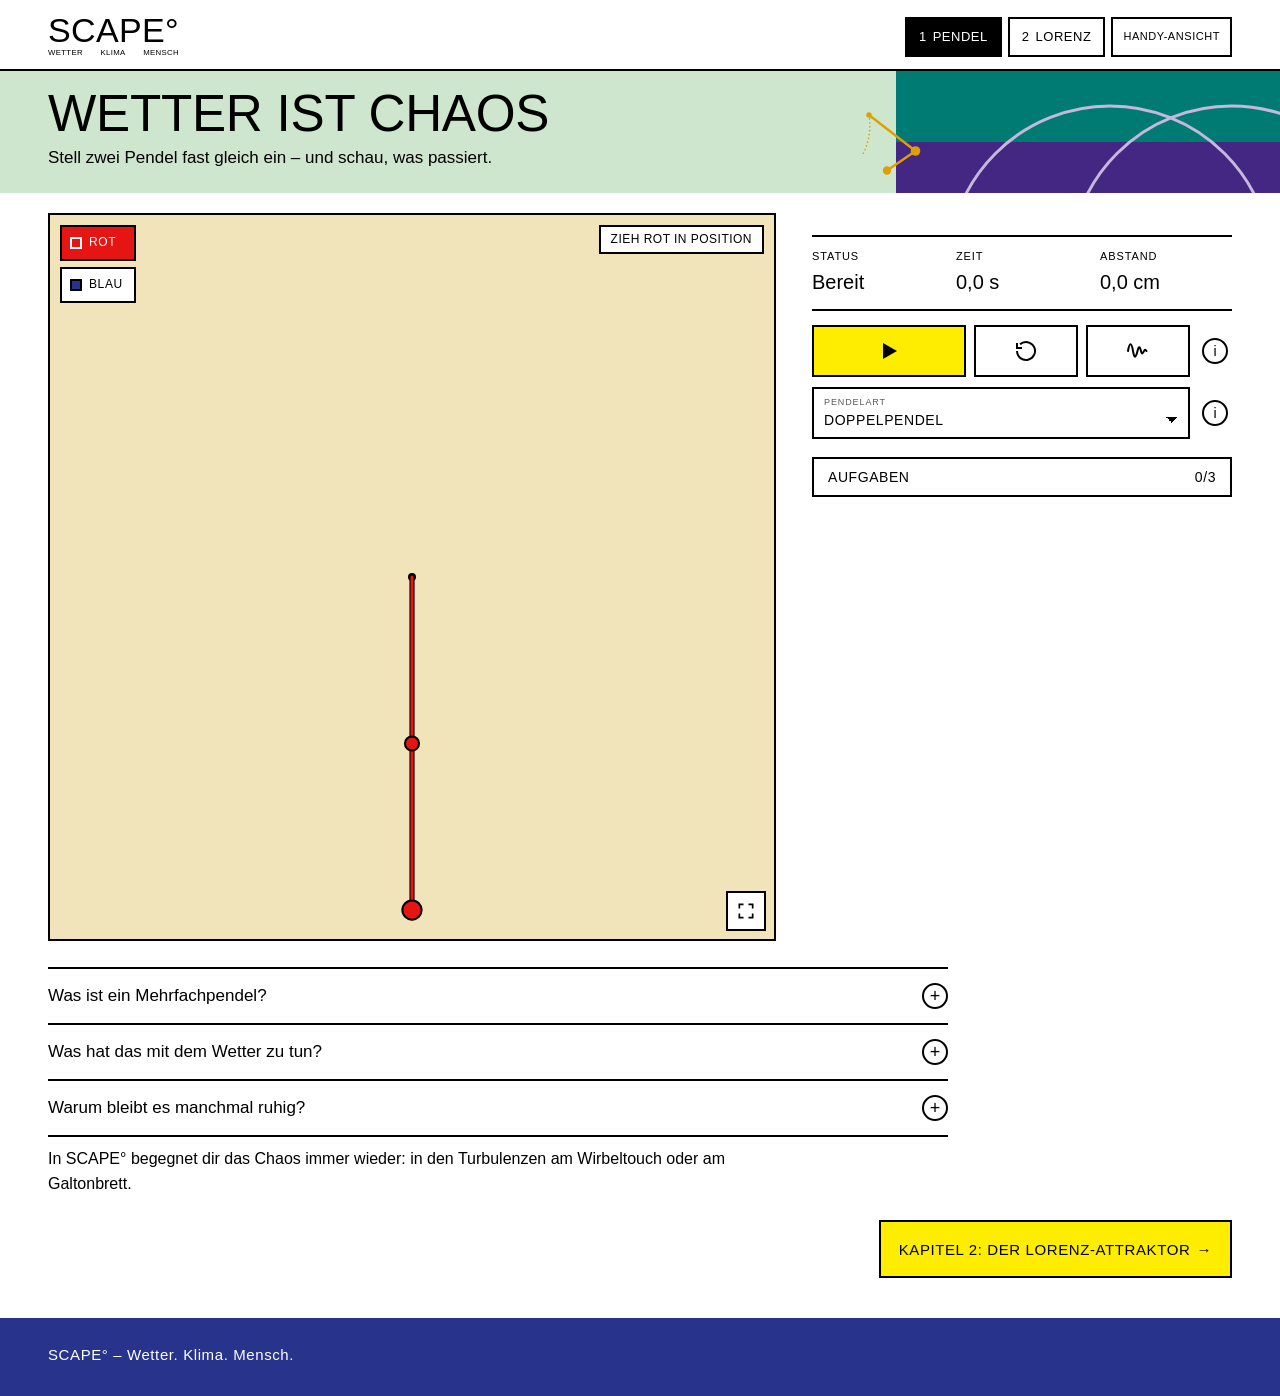
==== index.html @ b908790a "Galton-style controls, quad pendulum, friction, distance task, Lorenz chapter Chapter 1 (pendulum): " ====
<!DOCTYPE html>
<html lang="de">
<head>
<meta charset="UTF-8">
<meta name="viewport" content="width=device-width, initial-scale=1, viewport-fit=cover">
<title>Chaos-Pendel</title>
<meta name="description" content="">
<!-- Structure only. Design: theme/ · texts: content/texts.de.js · layout: css/ · behaviour: js/ -->
<script src="js/view.js" data-app="tripendel"></script>
<link rel="stylesheet" href="theme/theme.css">
<link rel="stylesheet" href="css/kit.css">
<link rel="stylesheet" href="css/app.css">
</head>
<body>

<header class="top">
  <span class="logo" data-brand="logo"></span>
  <div class="top-right">
    <nav class="nav" data-t-aria="chapters.aria">
      <a href="index.html" aria-current="page"><span class="num">1</span><span data-t="chapters.one"></span></a>
      <a href="lorenz.html"><span class="num">2</span><span data-t="chapters.two"></span></a>
    </nav>
    <button type="button" class="view-toggle"></button>
  </div>
</header>

<div class="poster small">
  <div class="f f1"></div><div class="f f2"></div><div class="f f3"></div>
  <svg class="l2" viewBox="0 0 300 220" aria-hidden="true">
    <path d="M60,20 A210,210 0 0 1 40,150" fill="none" stroke="currentColor" stroke-width="5" stroke-dasharray="1 12" stroke-linecap="round"/>
    <line x1="60" y1="20" x2="215" y2="140" stroke="currentColor" stroke-width="8" stroke-linecap="round"/>
    <line x1="215" y1="140" x2="120" y2="205" stroke="currentColor" stroke-width="8" stroke-linecap="round"/>
    <circle cx="60" cy="20" r="9" fill="currentColor"/><circle cx="215" cy="140" r="16" fill="currentColor"/><circle cx="120" cy="205" r="14" fill="currentColor"/>
  </svg>
  <svg class="l3" viewBox="0 0 400 400" aria-hidden="true"><circle cx="160" cy="200" r="120"/><circle cx="250" cy="200" r="120"/></svg>
  <div class="poster-text">
    <h1 class="headline" data-t-html="poster.headline"></h1>
    <p class="lead" data-t="poster.lead"></p>
  </div>
</div>

<main class="page">
  <div class="lab">
    <div class="lab-stage">
      <div class="stage-frame square fit" id="stage-frame">
        <div id="stage" role="img" data-t-aria="labels.stageAria">
          <canvas id="draw-canvas"></canvas>
        </div>
        <!-- Which pendulum the finger moves: in the picture, beside the
             pendulums themselves. Tapping a pendulum selects it as well. -->
        <div class="pick-ctl" id="editor-row" role="group" data-t-aria="labels.editor">
          <button type="button" class="pick active" id="editor-a" data-editor="A" aria-pressed="true"><i></i><span data-t="labels.red"></span></button>
          <button type="button" class="pick" id="editor-b" data-editor="B" aria-pressed="false"><i></i><span data-t="labels.blue"></span></button>
        </div>
      </div>
    </div>

    <div class="lab-post">
      <div class="readout-grid" aria-live="polite">
        <div><span data-t="readout.status"></span><b id="ro-status" data-t="readout.ready"></b></div>
        <div><span data-t="readout.time"></span><b id="ro-zeit"></b></div>
        <div><span data-t="readout.distance"></span><b id="ro-dist"></b></div>
      </div>

      <!-- Icons only; the (i) at the end of the row names every button. -->
      <div class="ctl-row">
        <button type="button" class="btn icon primary" id="sim-primary" data-t-aria="primary.startAria">
          <svg id="sim-primary-icon" viewBox="0 0 24 24" fill="none" stroke="currentColor" stroke-width="2" aria-hidden="true"><path d="M6 4l14 8-14 8V4z" fill="currentColor" stroke="none"/></svg>
        </button>
        <button type="button" class="btn icon" id="sim-reset" data-t-aria="primary.resetAria">
          <svg viewBox="0 0 24 24" fill="none" stroke="currentColor" stroke-width="2" aria-hidden="true"><path d="M3 12a9 9 0 1 0 3-6.7M3 4v5h5"/></svg>
        </button>
        <button type="button" class="btn icon" id="sim-friction" aria-pressed="false" data-t-aria="primary.frictionAria">
          <svg viewBox="0 0 24 24" fill="none" stroke="currentColor" stroke-width="2" stroke-linecap="round" aria-hidden="true"><path d="M2 12c1.5-9 3.5-9 5 0s3 6 4.5 0 2.5-4 3.5 0 2 2.5 3 0 1.5-1 2.5 0"/></svg>
        </button>
        <button type="button" class="info" aria-controls="controls-help" data-t-aria="controls.infoAria"></button>
      </div>

      <div class="ctl-row">
        <label class="select-field">
          <span class="select-label" data-t="labels.type"></span>
          <select id="mode-select">
            <option value="1" data-t="labels.simple"></option>
            <option value="2" data-t="labels.double" selected></option>
            <option value="3" data-t="labels.triple"></option>
            <option value="4" data-t="labels.quad"></option>
          </select>
        </label>
        <button type="button" class="info" aria-controls="type-help" data-t-aria="labels.typeInfoAria"></button>
      </div>
      <div class="info-note" id="controls-help" hidden data-t-html="controls.note"></div>
      <div class="info-note" id="type-help" hidden data-t-html="labels.typeNote"></div>

      <button type="button" class="btn tasks-open" id="tasks-open" aria-haspopup="dialog" aria-controls="tasks-dialog">
        <span data-t="tasks.open"></span> <span class="quiz-progress" id="tasks-progress"></span>
      </button>
    </div>
  </div>

  <dialog class="quiz-dialog" id="tasks-dialog" aria-labelledby="tasks-title">
    <div class="quiz-head">
      <h2 id="tasks-title" data-t="tasks.title"></h2>
      <button type="button" class="quiz-close" id="tasks-close" data-t-aria="tasks.closeAria">&times;</button>
    </div>
    <p class="quiz-intro" data-t="tasks.intro"></p>
    <div id="tp-tasks">
      <ol class="quiz-list">
        <li class="quiz-item" data-task="butterfly"><p class="quiz-q" data-t="tasks.butterfly"></p><p class="quiz-feedback" data-t="tasks.doneButterfly"></p></li>
        <li class="quiz-item" data-task="calm"><p class="quiz-q" data-t="tasks.calm"></p><p class="quiz-feedback" data-t="tasks.doneCalm"></p></li>
        <li class="quiz-item" data-task="precision"><p class="quiz-q" data-t-html="tasks.precision"></p><p class="quiz-best" id="precision-best" hidden></p><p class="quiz-feedback" data-t="tasks.donePrecision"></p></li>
      </ol>
    </div>
  </dialog>

  <div class="topics">
    <details class="topic"><summary data-t="topics.what.title"></summary><div class="topic-body" data-t-html="topics.what.body"></div></details>
    <details class="topic"><summary data-t="topics.weather.title"></summary><div class="topic-body" data-t-html="topics.weather.body"></div></details>
    <details class="topic"><summary data-t="topics.energy.title"></summary><div class="topic-body" data-t-html="topics.energy.body"></div></details>
  </div>

  <p class="text more-chaos" data-t-html="moreChaos"></p>

  <div class="next-part">
    <a class="btn big primary" href="lorenz.html"><span data-t="chapters.next"></span> <span aria-hidden="true">→</span></a>
  </div>
</main>

<footer class="foot">
  <p class="brand-line" data-brand="line"></p>
</footer>

<script src="theme/theme.js"></script>
<script src="content/texts.de.js"></script>
<script src="js/texts.js"></script>
<script src="js/brand.js"></script>
<script src="js/kit.js"></script>
<script src="js/tasks-dialog.js"></script>
<script src="js/physics.js"></script>
<script src="js/app.js"></script>
</body>
</html>
---- theme/theme.css ----
/* =========================================================================
   THEME – everything that makes this app look like SCAPE°.
   css/kit.css and css/app.css only use the custom properties defined here,
   so another institution changes this file (plus theme.js) and nothing else.

   SCAPE° corporate design (Bureau Mitte), in short:
   * Founders Grotesk only. Headlines very large, light, in caps; labels
     medium weight in caps; running text regular, mixed case.
   * Palette colours only. Strong tones always next to pastels. Text black,
     white on dark fields.
   * Flat: hard-edged rectangular colour fields, no rounded rectangles,
     no shadows, no gradients. Circles and pills belong to the shape
     vocabulary and may be used.
   ========================================================================= */

/* Founders Grotesk (Klim Type Foundry) is commercial and not shipped. It is
   used when installed on the device; otherwise the system fallback applies. */
@font-face { font-family: "Founders Grotesk"; src: local("Founders Grotesk Light"), local("FoundersGrotesk-Light"); font-weight: 300; font-display: swap; }
@font-face { font-family: "Founders Grotesk"; src: local("Founders Grotesk Regular"), local("FoundersGrotesk-Regular"); font-weight: 400; font-display: swap; }
@font-face { font-family: "Founders Grotesk"; src: local("Founders Grotesk Medium"), local("FoundersGrotesk-Medium"); font-weight: 500; font-display: swap; }

:root {
  /* ---- Type ------------------------------------------------------------ */
  --font: "Founders Grotesk", "Helvetica Neue", Inter, Arial, sans-serif;
  --fw-light: 300;      /* big headlines, big numbers, wordmark */
  --fw-regular: 400;    /* running text */
  --fw-medium: 500;     /* labels, buttons, small caps headings, emphasis */
  --caps: uppercase;    /* headlines and labels; "none" for a brand without caps */

  /* ---- Palette (scape-corporate-design, section 4) --------------------- */
  --c-black: #000000;   --c-white: #FFFFFF;
  --c-olive: #726B1E;   --c-sand: #D4BFA3;
  --c-gold: #E09F00;    --c-amber: #F59E24;   --c-yellow: #FFE547;
  --c-yellow-strong: #FFD500;  --c-yellow-bright: #FFED00;  --c-yellow-pastel: #FFF487;  --c-yellow-pale: #FDF6B7;
  --c-rust: #D55117;    --c-orange: #EE7518;  --c-salmon: #EF887F;
  --c-pink: #F8E1E6;    --c-cream: #F2E4BA;
  --c-red: #E41513;     --c-red-2: #E8472E;
  --c-purple: #442683;  --c-purple-2: #523E91; --c-lavender: #E0E5F5; --c-lilac: #C5B8DB;
  --c-green-strong: #00983A; --c-green: #62BA91; --c-green-pale: #B0D8C0;
  --c-mint: #CFE6CE;    --c-pale-green: #D0E8DC;
  --c-cyan: #0097BE;    --c-cyan-2: #44ABCC;  --c-cyan-3: #80C0DA;
  --c-petrol: #1F6C8E;  --c-teal: #007B73;    --c-grey: #AEC4C2;
  --c-navy: #28348B;    --c-blue: #0253A0;    --c-blue-2: #3274BA;
  --c-blue-pale: #98B8DD; --c-ice: #D4EDF8;

  /* ---- Roles ----------------------------------------------------------- */
  --ink: var(--c-black);          /* text, outlines */
  --ink-inverse: var(--c-white);  /* text on dark fields */
  --ink-muted: #4d4d4d;           /* secondary text (8.4:1 on white) */
  --paper: var(--c-white);        /* page background */
  --line: var(--c-black);         /* borders of buttons, cards, frames */
  --line-width: 2px;
  --rule-soft: #d9d9d9;           /* grid lines and axes inside charts only */
  --primary: var(--c-yellow-bright); /* THE main action button */
  --primary-ink: var(--c-black);
  --active: var(--c-black);       /* selected / switched-on state */
  --active-ink: var(--c-white);
  --accent: var(--c-orange);      /* decoration of the current part */
  --accent-pale: var(--c-yellow-pastel); /* hover */
  --merke: var(--c-yellow-pale);  /* "Merke" box */
  --focus: var(--c-cyan);         /* keyboard focus ring */
  --stage-bg: var(--c-cream);     /* behind simulations */

  /* Poster header (CD "Gestaltungsebenen"): background field, two fields on
     the right, a small solid shape and a large cropped outline. Each app
     overrides these with its own signature combination. */
  --f1: var(--c-yellow-pastel);
  --f2: var(--c-orange);
  --f3: var(--c-navy);
  --shape: var(--c-green);
  --outline: var(--c-pink);

  /* Footer */
  --foot-bg: var(--c-navy);
  --foot-ink: var(--c-white);

  /* Shape */
  --radius: 0;                    /* no rounded rectangles in the CD */
  --tap: 44px;                    /* minimum touch target */
}

/* ---- Wordmark ------------------------------------------------------------
   "SCAPE°" with the subtitle spread over the full width of the word.
   The markup comes from theme.js (brand.logoHtml). */
.logo { display: inline-flex; flex-direction: column; color: var(--ink); text-decoration: none; line-height: 1; }
.logo-word { font-family: var(--font); font-weight: var(--fw-light); font-size: var(--logo-size, 40px); letter-spacing: .01em; line-height: .85; white-space: nowrap; }
.logo-sub { display: flex; justify-content: space-between; gap: .5em; margin-top: calc(var(--logo-size, 40px) * .13); font-family: var(--font); font-weight: var(--fw-medium); font-size: calc(var(--logo-size, 40px) * .23); letter-spacing: .04em; text-transform: uppercase; }

/* ---- Chaos-Pendel: signature colours ("mint / teal / purple, gold shape,
   lilac outline" from the CD) ------------------------------------------ */
:root {
  --f1: var(--c-mint); --f2: var(--c-teal); --f3: var(--c-purple);
  --shape: var(--c-gold); --outline: var(--c-lilac);
  --accent-pale: var(--c-mint);
  --stage-bg: var(--c-cream);       /* the pendulum stage (= THEME.pendulum.stage) */
  --pendulum-a: #E41513;            /* "Rot"  (= THEME.data.pairA) */
  --pendulum-b: #28348B;            /* "Blau" (= THEME.data.pairB) */
}
---- css/kit.css ----
/* =========================================================================
   SCAPE° app kit – the shared skeleton and components of every app
   (style guide: poster site, buttons, info buttons, Merke box, collapsible
   topics, stage with fullscreen button and first-hint badge, layout).
   Uses only variables from theme/theme.css. Identical in every app;
   app-specific layout goes into css/app.css.

   Phone layout is the base; html[data-view="desktop"] (set by js/view.js
   from the screen width or the header toggle) switches to the desktop
   arrangement: interactive left, controls right.
   ========================================================================= */

*, *::before, *::after { box-sizing: border-box; }
html { -webkit-text-size-adjust: 100%; }
body {
  margin: 0; background: var(--paper); color: var(--ink);
  font-family: var(--font); font-weight: var(--fw-regular); font-size: 17px; line-height: 1.45;
  overflow-x: hidden; -webkit-tap-highlight-color: transparent;
}
h1, h2, h3, p { margin: 0; }
b, strong { font-weight: var(--fw-medium); }
a { color: inherit; }
button, input, select { font: inherit; color: inherit; }
[hidden] { display: none !important; }
:focus-visible { outline: 3px solid var(--focus); outline-offset: 2px; }

:root { --gutter: clamp(16px, 4vw, 48px); --head-h: 76px; }

/* ---------- Header (sticky) ---------------------------------------------- */
.top {
  position: sticky; top: 0; z-index: 30;
  display: flex; flex-wrap: wrap; align-items: flex-end; justify-content: space-between; gap: 12px 20px;
  padding: 16px var(--gutter) 12px; background: var(--paper);
  border-bottom: var(--line-width) solid var(--line); --logo-size: 34px;
}
.top-right { display: flex; flex-wrap: wrap; align-items: center; justify-content: flex-end; gap: 6px; }
.nav { display: flex; flex-wrap: wrap; gap: 6px; }
.nav a, .nav button {
  display: inline-flex; align-items: center; min-height: 40px; padding: 6px 12px;
  border: var(--line-width) solid var(--line); border-radius: var(--radius); background: var(--paper);
  text-decoration: none; font-weight: var(--fw-medium); font-size: 13px; letter-spacing: .04em; text-transform: var(--caps);
  cursor: pointer;
}
.nav .num { font-weight: var(--fw-light); margin-right: 6px; }
.nav [aria-current="page"], .nav [aria-current="true"] { background: var(--active); color: var(--active-ink); }
.view-toggle {
  min-height: 40px; padding: 6px 10px; border: var(--line-width) solid var(--line); background: var(--paper);
  font-weight: var(--fw-medium); font-size: 11px; letter-spacing: .05em; text-transform: var(--caps); cursor: pointer; white-space: nowrap;
}
:root[data-view="mobile"] .top { position: static; }
:root[data-view="mobile"] .top-right:has(.nav) { width: 100%; justify-content: space-between; }
:root[data-view="mobile"] .nav { flex: 1 1 100%; order: 2; }
:root[data-view="mobile"] .nav a, :root[data-view="mobile"] .nav button { flex: 1 1 auto; justify-content: center; padding: 6px 8px; font-size: 12px; }
:root[data-view="mobile"] .view-toggle { margin-left: auto; }

/* ---------- Poster header (three CD layers) ------------------------------ */
.poster { position: relative; overflow: hidden; isolation: isolate; min-height: 280px; padding: 36px var(--gutter) 44px; }
.poster .f { position: absolute; z-index: -3; }
.poster .f1 { inset: 0; background: var(--f1); }
.poster .f2 { top: 0; right: 0; width: 30%; height: 58%; background: var(--f2); }
.poster .f3 { bottom: 0; right: 0; width: 30%; height: 42%; background: var(--f3); }
.poster .l2 { position: absolute; z-index: -2; right: calc(30% - 60px); top: calc(58% - 60px); width: 120px; height: 120px; color: var(--shape); }
.poster .l3 { position: absolute; z-index: -1; right: -12%; top: -40%; width: min(66vw, 700px); height: auto; color: var(--outline); fill: none; stroke: currentColor; stroke-width: 3; pointer-events: none; }
.poster .l3 * { vector-effect: non-scaling-stroke; }
.poster-text { position: relative; max-width: min(66%, 900px); }
.kicker { font-weight: var(--fw-medium); font-size: 13px; letter-spacing: .07em; text-transform: var(--caps); margin-bottom: 12px; }
.headline { font-weight: var(--fw-light); text-transform: var(--caps); font-size: clamp(42px, 8vw, 116px); line-height: .88; letter-spacing: -.005em; margin-bottom: 18px; overflow-wrap: anywhere; hyphens: manual; }
.lead { font-size: clamp(17px, 1.7vw, 20px); max-width: 40em; }
/* slim band: sub-pages, and single-page apps on the desktop */
.poster.small { min-height: 0; padding: 26px var(--gutter) 30px; }
.poster.small .headline { font-size: clamp(36px, 6vw, 84px); margin-bottom: 12px; }
.poster.small .l2 { width: 90px; height: 90px; right: calc(30% - 45px); top: calc(58% - 45px); }
:root[data-view="desktop"] .poster.small { padding: 20px var(--gutter) 22px; }
:root[data-view="desktop"] .poster.small .headline { font-size: clamp(38px, 4vw, 60px); margin-bottom: 10px; }
:root[data-view="desktop"] .poster.small .kicker { margin-bottom: 8px; }
:root[data-view="desktop"] .poster.small .lead { font-size: 17px; }
:root[data-view="desktop"] .poster.small .l3 { top: -60%; width: min(44vw, 540px); }
:root[data-view="mobile"] .poster, :root[data-view="mobile"] .poster.small { min-height: 0; padding: 26px var(--gutter) 96px; }
:root[data-view="mobile"] .poster-text { max-width: 100%; }
:root[data-view="mobile"] .poster .f2 { top: auto; bottom: 0; left: 0; right: auto; width: 58%; height: 70px; }
:root[data-view="mobile"] .poster .f3 { bottom: 0; right: 0; width: 42%; height: 70px; }
:root[data-view="mobile"] .poster .l2 { right: auto; left: calc(58% - 40px); top: auto; bottom: 28px; width: 80px; height: 80px; }
/* phone: only the top of the large outline shows, rising out of the colour band, so it never crosses the text */
:root[data-view="mobile"] .poster .l3 { width: 95vw; right: -25%; top: auto; bottom: 0; transform: translateY(70%); }

/* ---------- Page body ---------------------------------------------------- */
.page { padding: 20px var(--gutter) 40px; max-width: 1400px; margin: 0 auto; }
.section-label { font-weight: var(--fw-medium); font-size: 12px; letter-spacing: .1em; text-transform: var(--caps); margin: 18px 0 8px; }
.section-label:first-child { margin-top: 0; }
.h2-short { font-weight: var(--fw-light); text-transform: var(--caps); font-size: clamp(30px, 3.4vw, 46px); line-height: .92; margin: 0 0 12px; }
.h2-question { font-weight: var(--fw-medium); font-size: clamp(22px, 2.4vw, 30px); line-height: 1.15; margin: 0 0 12px; }
p.text { font-size: 16px; line-height: 1.55; max-width: 46em; margin: 0 0 12px; }

/* ---------- Lab: interactive + controls ----------------------------------
   Phone: pre (selection) → stage → post (controls, hint, tasks, Merke).
   Desktop: stage on the left, sized to the screen; pre + post on the right. */
.lab { display: grid; grid-template-columns: minmax(0, 1fr); grid-template-areas: "pre" "stage" "post"; gap: 12px 36px; align-items: start; }
.lab-pre { grid-area: pre; min-width: 0; }
.lab-stage { grid-area: stage; min-width: 0; }
.lab-post { grid-area: post; min-width: 0; }
:root[data-view="desktop"] .lab {
  grid-template-columns: minmax(0, 1fr) minmax(min(320px, 45%), 420px);
  grid-template-areas: "stage pre" "stage post";
  grid-template-rows: auto 1fr;
}
:root[data-view="desktop"] .lab-stage { position: sticky; top: calc(var(--head-h) + 12px); }
/* a square stage that fits the screen on the desktop */
.stage-frame.square { aspect-ratio: 1 / 1; }
:root[data-view="desktop"] .stage-frame.fit { width: min(100%, calc(100svh - var(--head-h) - var(--fit-offset, 230px))); min-width: min(360px, 100%); margin: 0 auto; }

/* ---------- Stage frame, fullscreen button, first-hint badge ------------- */
.stage-frame { position: relative; border: var(--line-width) solid var(--line); background: var(--stage-bg); }
.stage-frame > canvas { display: block; width: 100%; height: 100%; }
.fs-btn {
  position: absolute; right: 8px; bottom: 8px; z-index: 6; width: 40px; height: 40px; padding: 0;
  display: flex; align-items: center; justify-content: center;
  border: var(--line-width) solid var(--line); background: var(--paper); cursor: pointer;
}
.fs-btn svg { width: 20px; height: 20px; fill: none; stroke: currentColor; stroke-width: 2; }
.fs-btn .exit { display: none; }
.stage-frame.is-full .fs-btn .enter, .stage-frame:fullscreen .fs-btn .enter { display: none; }
.stage-frame.is-full .fs-btn .exit, .stage-frame:fullscreen .fs-btn .exit { display: block; }
/* fallback where the Fullscreen API is missing (iPhone): fill the window */
.stage-frame.is-full { position: fixed; inset: 0; z-index: 1000; width: auto !important; height: auto !important; aspect-ratio: auto !important; border: 0; margin: 0 !important; }
.stage-frame:fullscreen { width: 100% !important; height: 100% !important; aspect-ratio: auto !important; border: 0; }
.hint-badge {
  position: absolute; left: 50%; top: 10px; transform: translateX(-50%); z-index: 5; max-width: calc(100% - 20px);
  background: var(--paper); border: var(--line-width) solid var(--line); padding: 5px 10px;
  font-weight: var(--fw-medium); font-size: 12px; letter-spacing: .04em; text-transform: var(--caps); text-align: center; line-height: 1.3;
  pointer-events: none; animation: badge-pulse 1.1s ease-in-out infinite;
}
@keyframes badge-pulse { 0%, 100% { background: var(--paper); } 50% { background: var(--primary); } }
@media (prefers-reduced-motion: reduce) { .hint-badge { animation: none; background: var(--primary); } }

/* ---------- Buttons & controls ------------------------------------------- */
.controls { display: flex; flex-wrap: wrap; gap: 8px 12px; align-items: center; margin-bottom: 10px; }
.btn {
  display: inline-flex; align-items: center; justify-content: center; gap: 6px; min-height: 46px; padding: 8px 14px;
  border: var(--line-width) solid var(--line); border-radius: var(--radius); background: var(--paper); color: var(--ink);
  font-weight: var(--fw-medium); font-size: 14px; letter-spacing: .04em; text-transform: var(--caps); text-decoration: none;
  cursor: pointer; user-select: none; -webkit-user-select: none; touch-action: manipulation;
}
.btn:disabled { opacity: .4; cursor: default; }
.btn.primary { background: var(--primary); color: var(--primary-ink); }
.btn[aria-pressed="true"], .btn.active { background: var(--active); color: var(--active-ink); }
.btn.obj[aria-pressed="true"], .btn.obj.active { background: var(--obj); border-color: var(--obj); color: var(--ink-inverse); }
.btn .sub { display: block; font-size: 11px; font-weight: var(--fw-regular); text-transform: none; letter-spacing: 0; }
.btn svg { width: 18px; height: 18px; flex: none; }
.btn.big { min-height: 58px; font-size: 15px; padding: 10px 18px; }
:root[data-view="desktop"] .btn:not(.primary):not([aria-pressed="true"]):not(.active):not(:disabled):hover { background: var(--accent-pale); }
.btn-row { display: flex; gap: 10px; }
.btn-row > .btn { flex: 1; }
.seg { display: flex; flex-wrap: wrap; }
.seg .btn { margin-right: calc(-1 * var(--line-width)); }
.range { display: flex; align-items: center; gap: 12px; flex: 1 1 300px; min-height: 46px; }
.range label, .range .label { font-weight: var(--fw-medium); font-size: 13px; letter-spacing: .04em; text-transform: var(--caps); white-space: nowrap; min-width: 7em; }
.range input[type="range"] { flex: 1; min-width: 0; accent-color: var(--active); height: 32px; }
.range output { font-weight: var(--fw-medium); font-size: 14px; min-width: 5.4em; text-align: right; white-space: nowrap; }
:root[data-view="desktop"] .lab .range { flex-basis: 100%; }
:root[data-view="mobile"] .range { flex-wrap: wrap; gap: 4px 12px; }
:root[data-view="mobile"] .controls .btn { flex: 1 1 auto; }
.readout { font-weight: var(--fw-medium); font-size: 14px; letter-spacing: .04em; text-transform: var(--caps); min-height: 1.5em; margin: 6px 0; }
.readout-grid { display: flex; flex-wrap: wrap; gap: 10px 22px; padding: 12px 0; margin: 10px 0 14px; border-top: var(--line-width) solid var(--line); border-bottom: var(--line-width) solid var(--line); }
.readout-grid > div { font-size: 11px; font-weight: var(--fw-medium); letter-spacing: .08em; text-transform: var(--caps); }
.readout-grid b { display: block; margin-top: 3px; font-size: 20px; font-weight: var(--fw-light); letter-spacing: 0; text-transform: none; }
.hint { font-size: 15px; line-height: 1.5; margin: 8px 0 12px; max-width: 46em; }

/* ---------- Info button ("i" in a circle) + inline note ------------------ */
.info {
  flex: none; display: inline-flex; align-items: center; justify-content: center;
  width: 26px; height: 26px; padding: 0; margin: 0 4px; vertical-align: middle;
  border: var(--line-width) solid var(--line); border-radius: 50%; background: var(--paper); color: var(--ink);
  font-weight: var(--fw-medium); font-size: 14px; font-style: normal; line-height: 1; text-transform: none; cursor: pointer;
}
.info[aria-expanded="true"] { background: var(--active); color: var(--active-ink); }
.info-note { border-left: 4px solid var(--line); background: var(--merke); padding: 10px 12px; margin: 6px 0 12px; font-size: 14px; line-height: 1.5; }
.info-note p + p { margin-top: 6px; }

/* ---------- Tasks + Merke box --------------------------------------------- */
.tasks { border: var(--line-width) solid var(--line); padding: 12px 14px; margin: 12px 0; }
.tasks h3, .merke h3 { font-weight: var(--fw-medium); font-size: 12px; letter-spacing: .08em; text-transform: var(--caps); margin-bottom: 8px; }
.tasks ul { list-style: none; margin: 0; padding: 0; display: flex; flex-direction: column; gap: 8px; }
.tasks li { display: grid; grid-template-columns: 24px 1fr; gap: 8px; font-size: 15px; align-items: start; }
.tasks .box { width: 22px; height: 22px; border: var(--line-width) solid var(--line); background: var(--paper); display: flex; align-items: center; justify-content: center; font-size: 14px; font-weight: var(--fw-medium); }
.tasks li.done .box { background: var(--active); color: var(--active-ink); }
.tasks li.done .box::after { content: "✓"; }
.tasks .status { margin-top: 8px; font-weight: var(--fw-medium); font-size: 13px; letter-spacing: .04em; text-transform: var(--caps); min-height: 1.3em; }
.merke { background: var(--merke); border: var(--line-width) solid var(--line); padding: 12px 14px; margin: 12px 0; }
.merke p { font-size: 16px; line-height: 1.45; }
.merke.locked p { display: none; }
.merke .locked-note { display: none; font-size: 14px; }
.merke.locked .locked-note { display: block; }

/* ---------- Collapsible topics -------------------------------------------- */
.topics { margin: 26px 0 10px; max-width: 900px; }
details.topic { border-top: var(--line-width) solid var(--line); }
details.topic:last-of-type { border-bottom: var(--line-width) solid var(--line); }
details.topic > summary {
  list-style: none; cursor: pointer; display: flex; align-items: center; justify-content: space-between; gap: 12px;
  padding: 14px 0; font-weight: var(--fw-medium); font-size: 17px; line-height: 1.25;
}
details.topic > summary::-webkit-details-marker { display: none; }
details.topic > summary::after { content: "+"; flex: none; width: 26px; height: 26px; border: var(--line-width) solid var(--line); border-radius: 50%; display: flex; align-items: center; justify-content: center; font-size: 18px; line-height: 1; }
details.topic[open] > summary::after { content: "−"; background: var(--active); color: var(--active-ink); }
.topic-body { padding: 0 0 16px; }
.topic-body p { font-size: 15.5px; line-height: 1.6; margin: 0 0 12px; max-width: 46em; }
.topic-body h3 { font-weight: var(--fw-medium); font-size: 16px; margin: 14px 0 8px; }
.topic-body ol, .topic-body ul { padding-left: 22px; margin: 0 0 12px; }
.topic-body li { font-size: 15.5px; line-height: 1.55; margin-bottom: 6px; }

/* ---------- Strip of many items + pager ----------------------------------- */
.strip { display: flex; overflow-x: auto; border-top: var(--line-width) solid var(--line); border-bottom: var(--line-width) solid var(--line); scrollbar-width: thin; background: var(--paper); }
.strip a, .strip button { flex: 0 0 auto; display: flex; align-items: center; gap: 8px; min-height: 44px; padding: 6px 12px; border: 0; border-right: var(--line-width) solid var(--line); background: var(--paper); text-decoration: none; font-weight: var(--fw-medium); font-size: 12.5px; letter-spacing: .05em; text-transform: var(--caps); white-space: nowrap; cursor: pointer; }
.strip [aria-current="true"], .strip [aria-pressed="true"] { background: var(--active); color: var(--active-ink); }
.pager { display: grid; grid-template-columns: minmax(0, 1fr) auto minmax(0, 1fr); gap: 8px; margin-top: 24px; }
.pager .btn { min-height: 54px; min-width: 0; }
.pager .prev { justify-content: flex-start; }
.pager .next { justify-content: flex-end; }
.pager .t { overflow: hidden; text-overflow: ellipsis; white-space: nowrap; }
.next-part { display: flex; justify-content: flex-end; margin: 24px 0 0; }
:root[data-view="mobile"] .pager { grid-template-columns: minmax(0, 1fr) minmax(0, 1fr); }
:root[data-view="mobile"] .pager .home { grid-column: 1 / -1; order: -1; }

/* ---------- Stepper (steps inside one simulation) ------------------------- */
.stepper { list-style: none; margin: 0 0 12px; padding: 0; display: grid; grid-template-columns: repeat(auto-fit, minmax(110px, 1fr)); gap: 6px; }
.stepper button { width: 100%; min-height: 44px; border: var(--line-width) solid var(--line); background: var(--paper); font-weight: var(--fw-medium); font-size: 13px; text-align: left; padding: 8px 10px; cursor: pointer; }
.stepper button.done { background: var(--accent-pale); }
.stepper button[aria-current="step"] { background: var(--active); color: var(--active-ink); }
:root[data-view="desktop"] .lab .stepper { grid-template-columns: 1fr; }

/* ---------- Footer -------------------------------------------------------- */
.foot { background: var(--foot-bg); color: var(--foot-ink); padding: 26px var(--gutter) 30px; }
.foot .sources { font-size: 13px; line-height: 1.5; max-width: 60em; margin-bottom: 14px; }
.foot .brand-line { font-weight: var(--fw-medium); font-size: 15px; letter-spacing: .04em; }
.dev-link { display: inline-block; margin-top: 10px; border: 0; background: none; padding: 4px 0; color: inherit; font-size: 11px; opacity: .3; cursor: pointer; }

/* ---------- Tables, chips, misc ------------------------------------------- */
.chip { display: inline-flex; align-items: center; gap: 6px; padding: 4px 10px; border: var(--line-width) solid var(--line); font-weight: var(--fw-medium); font-size: 12px; letter-spacing: .04em; text-transform: var(--caps); }
.muted { color: var(--ink-muted); }
.sr-only { position: absolute; width: 1px; height: 1px; overflow: hidden; clip: rect(0 0 0 0); white-space: nowrap; }
---- css/app.css ----
/* Chaos-Pendel – layout only (theme variables from theme/theme.css,
   shared components from css/kit.css). Both chapters use this file. */

/* Only the stage sits in the left column on desktop, so the height it has
   to leave free is a thin margin -- the stage gets as big as the screen. */
:root[data-view="desktop"] { --fit-offset: 64px; }

/* ---- the stage: square, canvases stacked ---- */
#stage-frame { overflow: hidden; }
#stage { position: absolute; inset: 0; touch-action: none; overflow: hidden; }
#stage canvas { position: absolute; inset: 0; width: 100%; height: 100%; display: block; }
#stage-frame .hint-badge { left: auto; right: 10px; transform: none; max-width: 52%; }

/* ---- Rot / Blau: which pendulum the finger moves, in the picture ---- */
.pick-ctl {
  position: absolute; top: 10px; left: 10px; z-index: 4;
  display: flex; flex-direction: column; gap: 6px;
}
.pick {
  --obj: var(--pendulum-a);
  display: flex; align-items: center; gap: 7px; min-height: 36px; min-width: 76px; padding: 4px 10px 4px 8px;
  border: var(--line-width) solid var(--line); background: var(--paper); color: var(--ink); cursor: pointer;
  font-weight: var(--fw-medium); font-size: 12px; letter-spacing: .05em; text-transform: var(--caps);
}
#editor-b, #legend-b { --obj: var(--pendulum-b); }
.pick i { width: 12px; height: 12px; flex: none; background: var(--obj); border: var(--line-width) solid var(--line); }
.pick.active { background: var(--obj); color: var(--ink-inverse); border-color: var(--line); }
.pick.active i { border-color: var(--ink-inverse); }
/* while the pendulums swing the two chips are just the legend */
.pick:disabled { cursor: default; background: var(--paper); color: var(--ink); }
@keyframes tab-pulse { 0%, 100% { outline: 3px solid transparent; } 50% { outline: 3px solid var(--pendulum-b); } }
.pick.attn { animation: tab-pulse 1.1s ease-in-out infinite; outline-offset: 2px; }
@media (prefers-reduced-motion: reduce) { .pick.attn { animation: none; outline: 3px solid var(--pendulum-b); } }

/* ---- status line: equal columns, so no value pushes another sideways ---- */
.readout-grid { display: grid; grid-template-columns: repeat(3, minmax(0, 1fr)); gap: 4px 12px; align-items: start; }
.readout-grid > div { min-width: 0; }
.readout-grid b { font-variant-numeric: tabular-nums; white-space: nowrap; overflow: hidden; text-overflow: ellipsis; }
:root[data-view="mobile"] .readout-grid b { font-size: 18px; }

/* ---- control rows under the stage ----
   Icons carry the meaning; the (i) at the end of the row names them all. */
.ctl-row, .ctl-row .btn, .pick, .select-field {
  -webkit-user-select: none; user-select: none; -webkit-touch-callout: none; touch-action: manipulation;
}
.ctl-row { display: flex; align-items: stretch; gap: 8px; margin: 0 0 10px; }
.ctl-row .btn.icon { flex: 1; min-width: 56px; min-height: 52px; padding: 0; gap: 0; }
.ctl-row .btn.icon svg { width: 24px; height: 24px; }
.ctl-row .btn.icon.primary { flex: 1.5; }
.ctl-row .info { align-self: center; margin-left: 4px; }

/* the notes show the buttons they talk about, boxed like the real ones */
.info-note .ico {
  display: inline-flex; align-items: center; justify-content: center;
  width: 26px; height: 26px; vertical-align: -7px; margin-right: 3px;
  border: var(--line-width) solid var(--line); background: var(--paper);
}
.info-note .ico svg { width: 15px; height: 15px; }

/* a plain <select> in a boxed field with its name above the value */
.select-field {
  flex: 1 1 auto; min-width: 0; display: flex; flex-direction: column; justify-content: center; gap: 1px;
  min-height: 52px; padding: 6px 10px;
  border: var(--line-width) solid var(--line); border-radius: var(--radius); background: var(--paper);
}
.select-field:focus-within { outline: 2px solid var(--line); outline-offset: 1px; }
.select-label { font-size: 9px; letter-spacing: .1em; opacity: .65; text-transform: var(--caps); }
.select-field select {
  appearance: none; -webkit-appearance: none;
  border: 0; background: transparent; padding: 0 18px 0 0; margin: 0; width: 100%; min-width: 0;
  font: inherit; font-size: 14px; font-weight: var(--fw-medium); letter-spacing: .04em;
  text-transform: var(--caps); color: var(--ink); cursor: pointer;
  background-image: linear-gradient(45deg, transparent 50%, currentColor 50%), linear-gradient(135deg, currentColor 50%, transparent 50%);
  background-position: right 6px top 50%, right 1px top 50%;
  background-size: 6px 6px, 6px 6px;
  background-repeat: no-repeat;
}
.select-field select:focus { outline: none; }

/* ---- tasks: button + dialog (same shape as the other SCAPE° exhibits) ---- */
.tasks-open { width: 100%; min-height: 40px; margin: 8px 0 12px; justify-content: space-between; }
.quiz-progress { font-weight: var(--fw-light); font-variant-numeric: tabular-nums; }
@keyframes solved { 0%, 100% { background: var(--paper); } 50% { background: var(--primary); } }
.tasks-open.solved:not(.active) { animation: solved .7s ease-in-out 3; }
@media (prefers-reduced-motion: reduce) { .tasks-open.solved { animation: none; } }
.quiz-dialog {
  width: min(560px, calc(100vw - 24px)); max-height: calc(100svh - 24px); padding: 16px 18px 18px;
  border: var(--line-width) solid var(--line); border-top: 10px solid var(--accent); background: var(--paper); color: var(--ink);
}
.quiz-dialog::backdrop { background: rgba(0, 0, 0, .45); }
.quiz-head { display: flex; align-items: center; justify-content: space-between; gap: 12px; margin-bottom: 6px; }
.quiz-head h2 { font-weight: var(--fw-light); text-transform: var(--caps); font-size: 28px; line-height: 1; }
.quiz-close { width: 36px; height: 36px; border: var(--line-width) solid var(--line); background: var(--paper); font-size: 22px; line-height: 1; cursor: pointer; }
.quiz-intro { font-size: 15px; margin-bottom: 10px; }
.quiz-list { list-style: none; margin: 0; padding: 0; counter-reset: q; }
.quiz-item { counter-increment: q; border-top: 1px solid var(--rule-soft); padding: 10px 0; }
.quiz-q { font-size: 16px; line-height: 1.4; }
.quiz-q::before { content: counter(q) ". "; font-weight: var(--fw-medium); }
.quiz-best { font-size: 13px; font-weight: var(--fw-medium); letter-spacing: .04em; text-transform: var(--caps); margin-top: 6px; }
.quiz-feedback { font-size: 14.5px; line-height: 1.45; margin-top: 8px; }
.quiz-item:not(.done) .quiz-feedback { display: none; }
.quiz-item.done .quiz-q { opacity: .6; }
.quiz-item.done .quiz-feedback { background: var(--c-pale-green); padding: 8px 10px; }

/* ---- the line about the other chaos exhibits, and the way on ---- */
.more-chaos { margin: 22px 0 0; }
.next-part .btn { text-decoration: none; }
.next-part.back { justify-content: flex-start; }

/* ---- Lorenz chapter ---- */
#lorenz-stage { cursor: grab; }
#lorenz-stage.dragging { cursor: grabbing; }
.stage-note {
  position: absolute; left: 10px; bottom: 10px; z-index: 3; pointer-events: none; max-width: calc(100% - 70px);
  font-size: 11px; font-weight: var(--fw-medium); letter-spacing: .05em; text-transform: var(--caps); opacity: .7;
}
.topic-body p.formula { font-variant-numeric: tabular-nums; background: var(--stage-bg); border-left: 4px solid var(--line); padding: 8px 12px; line-height: 1.7; }
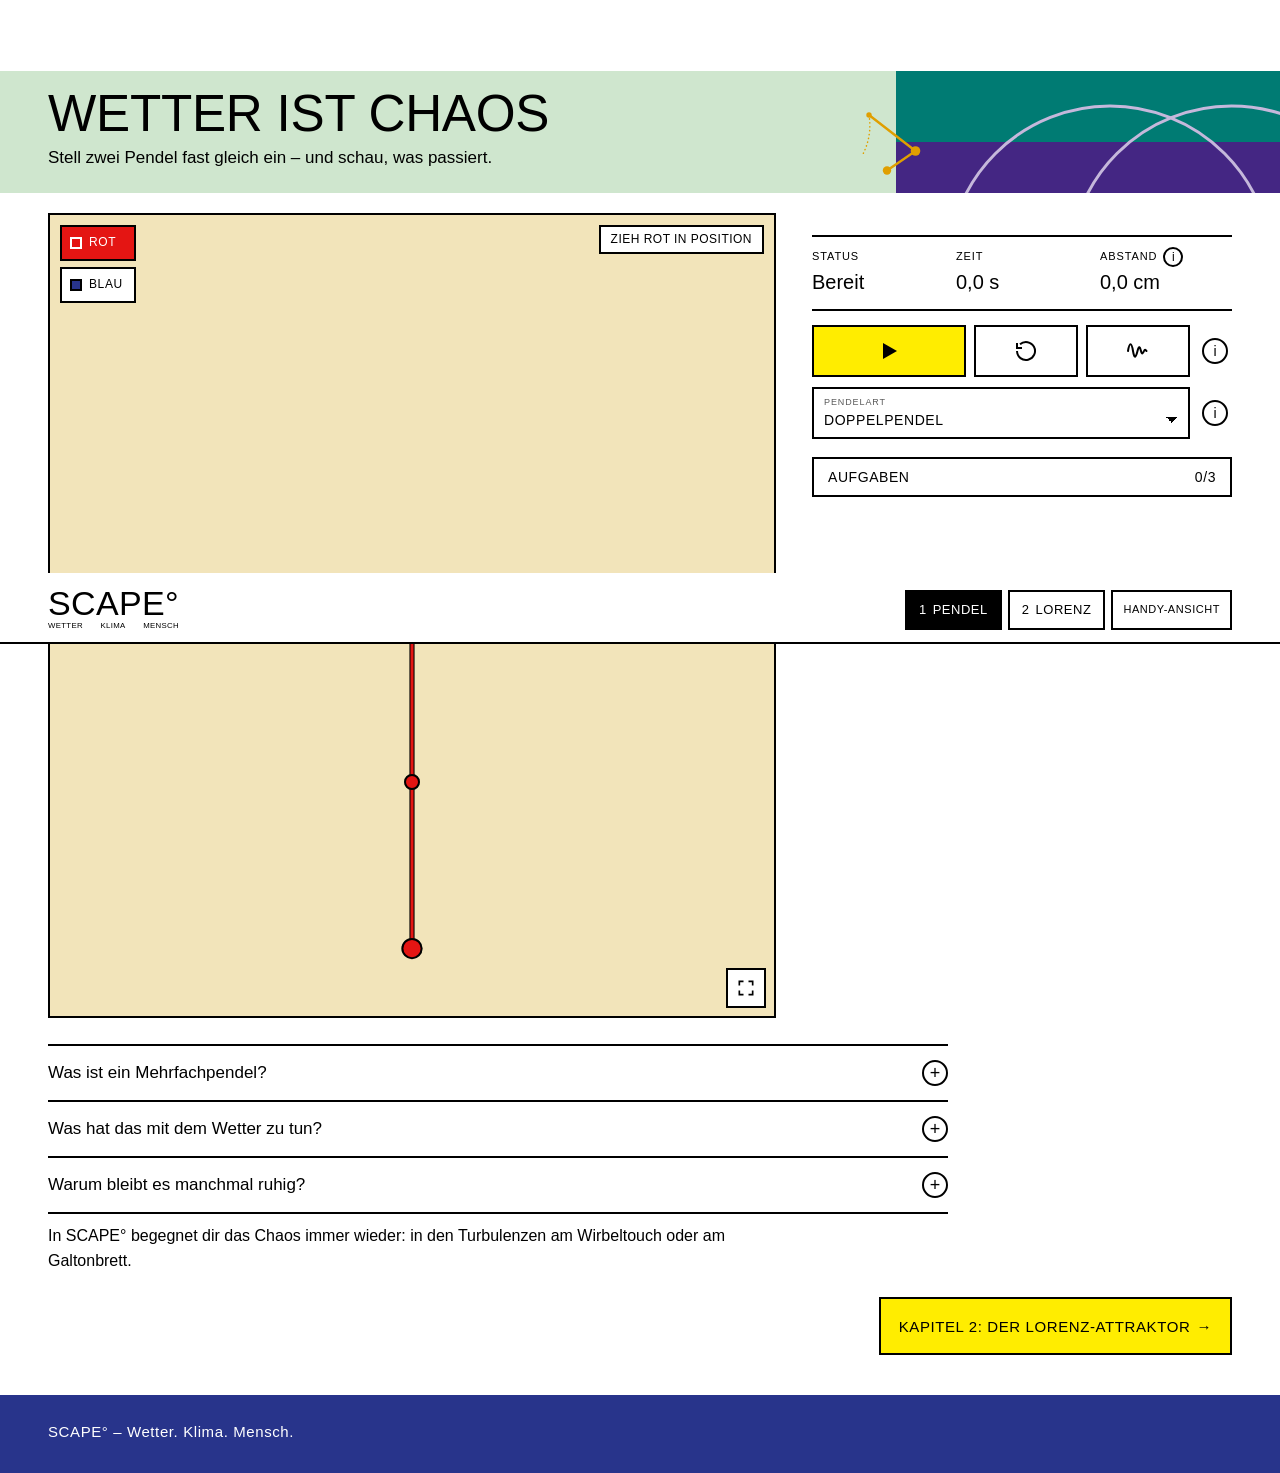
==== commit fad77cb3: "Explain the distance readout in an (i) in the status line Co-Authored-By: Claude Opus 5.5 <noreply@a" ====
--- a/index.html
+++ b/index.html
@@ -59,8 +59,9 @@
       <div class="readout-grid" aria-live="polite">
         <div><span data-t="readout.status"></span><b id="ro-status" data-t="readout.ready"></b></div>
         <div><span data-t="readout.time"></span><b id="ro-zeit"></b></div>
-        <div><span data-t="readout.distance"></span><b id="ro-dist"></b></div>
+        <div><span class="ro-label"><span data-t="readout.distance"></span><button type="button" class="info" aria-controls="dist-help" data-t-aria="readout.distanceInfoAria"></button></span><b id="ro-dist"></b></div>
       </div>
+      <div class="info-note" id="dist-help" hidden data-t-html="readout.distanceNote"></div>
 
       <!-- Icons only; the (i) at the end of the row names every button. -->
       <div class="ctl-row">
--- a/css/app.css
+++ b/css/app.css
@@ -1,9 +1,18 @@
 /* Chaos-Pendel – layout only (theme variables from theme/theme.css,
    shared components from css/kit.css). Both chapters use this file. */
 
-/* Only the stage sits in the left column on desktop, so the height it has
-   to leave free is a thin margin -- the stage gets as big as the screen. */
-:root[data-view="desktop"] { --fit-offset: 64px; }
+/* Desktop: once the poster is scrolled away, the stage fills the screen --
+   the whole left column wide and the whole height under the header. The
+   pendulum and the attractor size themselves from the shorter side and
+   stay centred, so a wide box only gives them room. Scrolling near that
+   point snaps onto it. */
+:root[data-view="desktop"] { scroll-snap-type: y proximity; }
+:root[data-view="desktop"] .page { max-width: none; }
+:root[data-view="desktop"] .lab-stage { scroll-snap-align: start; scroll-margin-top: calc(var(--head-h) + 12px); }
+:root[data-view="desktop"] #stage-frame.fit {
+  width: 100%; height: calc(100svh - var(--head-h) - 24px); min-height: 360px;
+  aspect-ratio: auto; margin: 0;
+}
 
 /* ---- the stage: square, canvases stacked ---- */
 #stage-frame { overflow: hidden; }
@@ -37,6 +46,9 @@
 .readout-grid > div { min-width: 0; }
 .readout-grid b { font-variant-numeric: tabular-nums; white-space: nowrap; overflow: hidden; text-overflow: ellipsis; }
 :root[data-view="mobile"] .readout-grid b { font-size: 18px; }
+/* the (i) beside a value's name: small, so that column keeps the height of the others */
+.ro-label { display: flex; align-items: center; gap: 2px; height: 1.45em; }
+.readout-grid .info { width: 20px; height: 20px; margin: 0 0 0 4px; font-size: 12px; letter-spacing: 0; }
 
 /* ---- control rows under the stage ----
    Icons carry the meaning; the (i) at the end of the row names them all. */
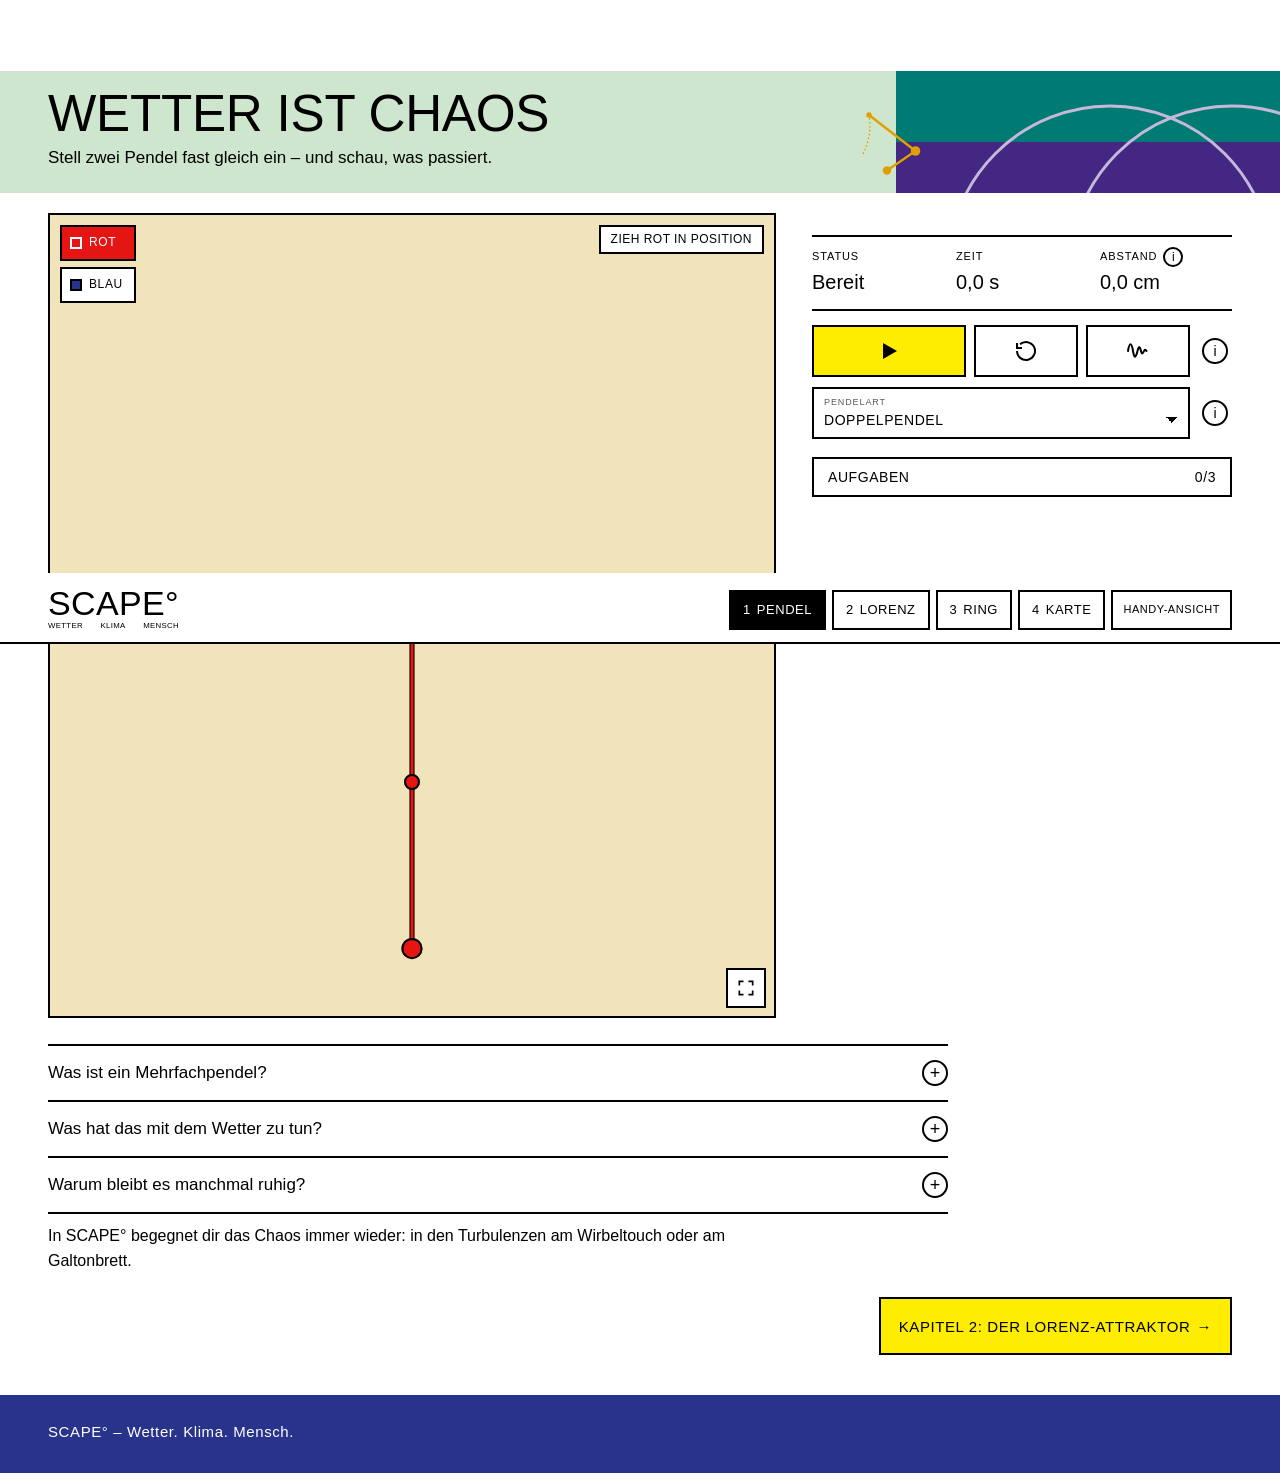
==== commit 16a93831: "Wetterchaos prototypes: Lorenz-96 (chapter 3) and two-layer weather maps (chapter 4) Two runnable ca" ====
--- a/index.html
+++ b/index.html
@@ -19,6 +19,8 @@
     <nav class="nav" data-t-aria="chapters.aria">
       <a href="index.html" aria-current="page"><span class="num">1</span><span data-t="chapters.one"></span></a>
       <a href="lorenz.html"><span class="num">2</span><span data-t="chapters.two"></span></a>
+      <a href="lorenz96.html"><span class="num">3</span><span data-t="chapters.three"></span></a>
+      <a href="karte.html"><span class="num">4</span><span data-t="chapters.four"></span></a>
     </nav>
     <button type="button" class="view-toggle"></button>
   </div>
@@ -138,5 +140,6 @@
 <script src="js/tasks-dialog.js"></script>
 <script src="js/physics.js"></script>
 <script src="js/app.js"></script>
+<script src="js/offline.js"></script>
 </body>
 </html>
--- a/css/kit.css
+++ b/css/kit.css
@@ -48,10 +48,12 @@
   font-weight: var(--fw-medium); font-size: 11px; letter-spacing: .05em; text-transform: var(--caps); cursor: pointer; white-space: nowrap;
 }
 :root[data-view="mobile"] .top { position: static; }
-:root[data-view="mobile"] .top-right:has(.nav) { width: 100%; justify-content: space-between; }
+:root[data-view="mobile"] .top { align-items: center; padding-top: 12px; padding-bottom: 10px; gap: 10px; }
+/* phone: the view toggle sits on the logo row, the part buttons get a row of their own below */
+:root[data-view="mobile"] .top-right { display: contents; }
+:root[data-view="mobile"] .view-toggle { order: 1; margin-left: auto; min-height: 34px; }
 :root[data-view="mobile"] .nav { flex: 1 1 100%; order: 2; }
-:root[data-view="mobile"] .nav a, :root[data-view="mobile"] .nav button { flex: 1 1 auto; justify-content: center; padding: 6px 8px; font-size: 12px; }
-:root[data-view="mobile"] .view-toggle { margin-left: auto; }
+:root[data-view="mobile"] .nav a, :root[data-view="mobile"] .nav button { flex: 1 1 auto; justify-content: center; min-height: 36px; padding: 4px 8px; font-size: 12px; }
 
 /* ---------- Poster header (three CD layers) ------------------------------ */
 .poster { position: relative; overflow: hidden; isolation: isolate; min-height: 280px; padding: 36px var(--gutter) 44px; }
@@ -75,7 +77,7 @@
 :root[data-view="desktop"] .poster.small .kicker { margin-bottom: 8px; }
 :root[data-view="desktop"] .poster.small .lead { font-size: 17px; }
 :root[data-view="desktop"] .poster.small .l3 { top: -60%; width: min(44vw, 540px); }
-:root[data-view="mobile"] .poster, :root[data-view="mobile"] .poster.small { min-height: 0; padding: 26px var(--gutter) 96px; }
+:root[data-view="mobile"] .poster, :root[data-view="mobile"] .poster.small { min-height: 0; padding: 20px var(--gutter) 84px; }
 :root[data-view="mobile"] .poster-text { max-width: 100%; }
 :root[data-view="mobile"] .poster .f2 { top: auto; bottom: 0; left: 0; right: auto; width: 58%; height: 70px; }
 :root[data-view="mobile"] .poster .f3 { bottom: 0; right: 0; width: 42%; height: 70px; }
--- a/css/app.css
+++ b/css/app.css
@@ -122,8 +122,40 @@
 /* ---- Lorenz chapter ---- */
 #lorenz-stage { cursor: grab; }
 #lorenz-stage.dragging { cursor: grabbing; }
+/* the loupe: bottom left, the hint about dragging and tapping beside it */
+.loupe ~ .stage-note { left: calc(var(--loupe) + 22px); max-width: calc(100% - var(--loupe) - 80px); }
+#stage-frame { --loupe: clamp(110px, 28%, 220px); }
+.loupe {
+  position: absolute; left: 10px; bottom: 10px; z-index: 3; pointer-events: none;
+  width: var(--loupe); aspect-ratio: 1 / 1; border: var(--line-width) solid var(--line); background: var(--stage-bg);
+}
+.loupe canvas { position: absolute; inset: 0; width: 100%; height: 100%; display: block; }
+.loupe-label {
+  position: absolute; left: 0; top: 0; padding: 2px 6px; background: var(--ink); color: var(--paper);
+  font-size: 10px; font-weight: var(--fw-medium); letter-spacing: .05em; text-transform: var(--caps); font-variant-numeric: tabular-nums; white-space: nowrap;
+}
 .stage-note {
   position: absolute; left: 10px; bottom: 10px; z-index: 3; pointer-events: none; max-width: calc(100% - 70px);
   font-size: 11px; font-weight: var(--fw-medium); letter-spacing: .05em; text-transform: var(--caps); opacity: .7;
 }
 .topic-body p.formula { font-variant-numeric: tabular-nums; background: var(--stage-bg); border-left: 4px solid var(--line); padding: 8px 12px; line-height: 1.7; }
+
+/* ---- chapters 3 and 4: twin experiments (js/chaos-lab.js) ---- */
+.chart-box { margin: 0 0 12px; }
+.chart-box canvas { display: block; width: 100%; height: 150px; }
+.chart-note { font-size: 13px; font-weight: var(--fw-medium); margin-top: 4px; }
+.select-field.narrow { flex: 0 0 auto; min-width: 7.5em; }
+.pick-ctl.row { flex-direction: row; flex-wrap: wrap; }
+/* the map needs room above it for the legend on a phone */
+:root[data-view="mobile"] #stage-frame.tall-mobile { aspect-ratio: 4 / 5; }
+.pick.view-pick { min-width: 0; padding: 4px 12px; }
+.pick.view-pick.active { --obj: var(--ink); }
+.next-part.split { justify-content: space-between; flex-wrap: wrap; gap: 10px; }
+:root[data-view="mobile"] .next-part.split .btn { flex: 1 1 100%; }
+.map-legend {
+  position: absolute; right: 10px; bottom: 58px; z-index: 3; pointer-events: none;
+  display: flex; flex-direction: column; align-items: flex-end; gap: 3px;
+  font-size: 10px; font-weight: var(--fw-medium); letter-spacing: .05em; text-transform: var(--caps);
+}
+.map-legend .bar { width: 120px; height: 10px; border: 1px solid var(--line); }
+.map-legend .ends { display: flex; justify-content: space-between; width: 120px; }
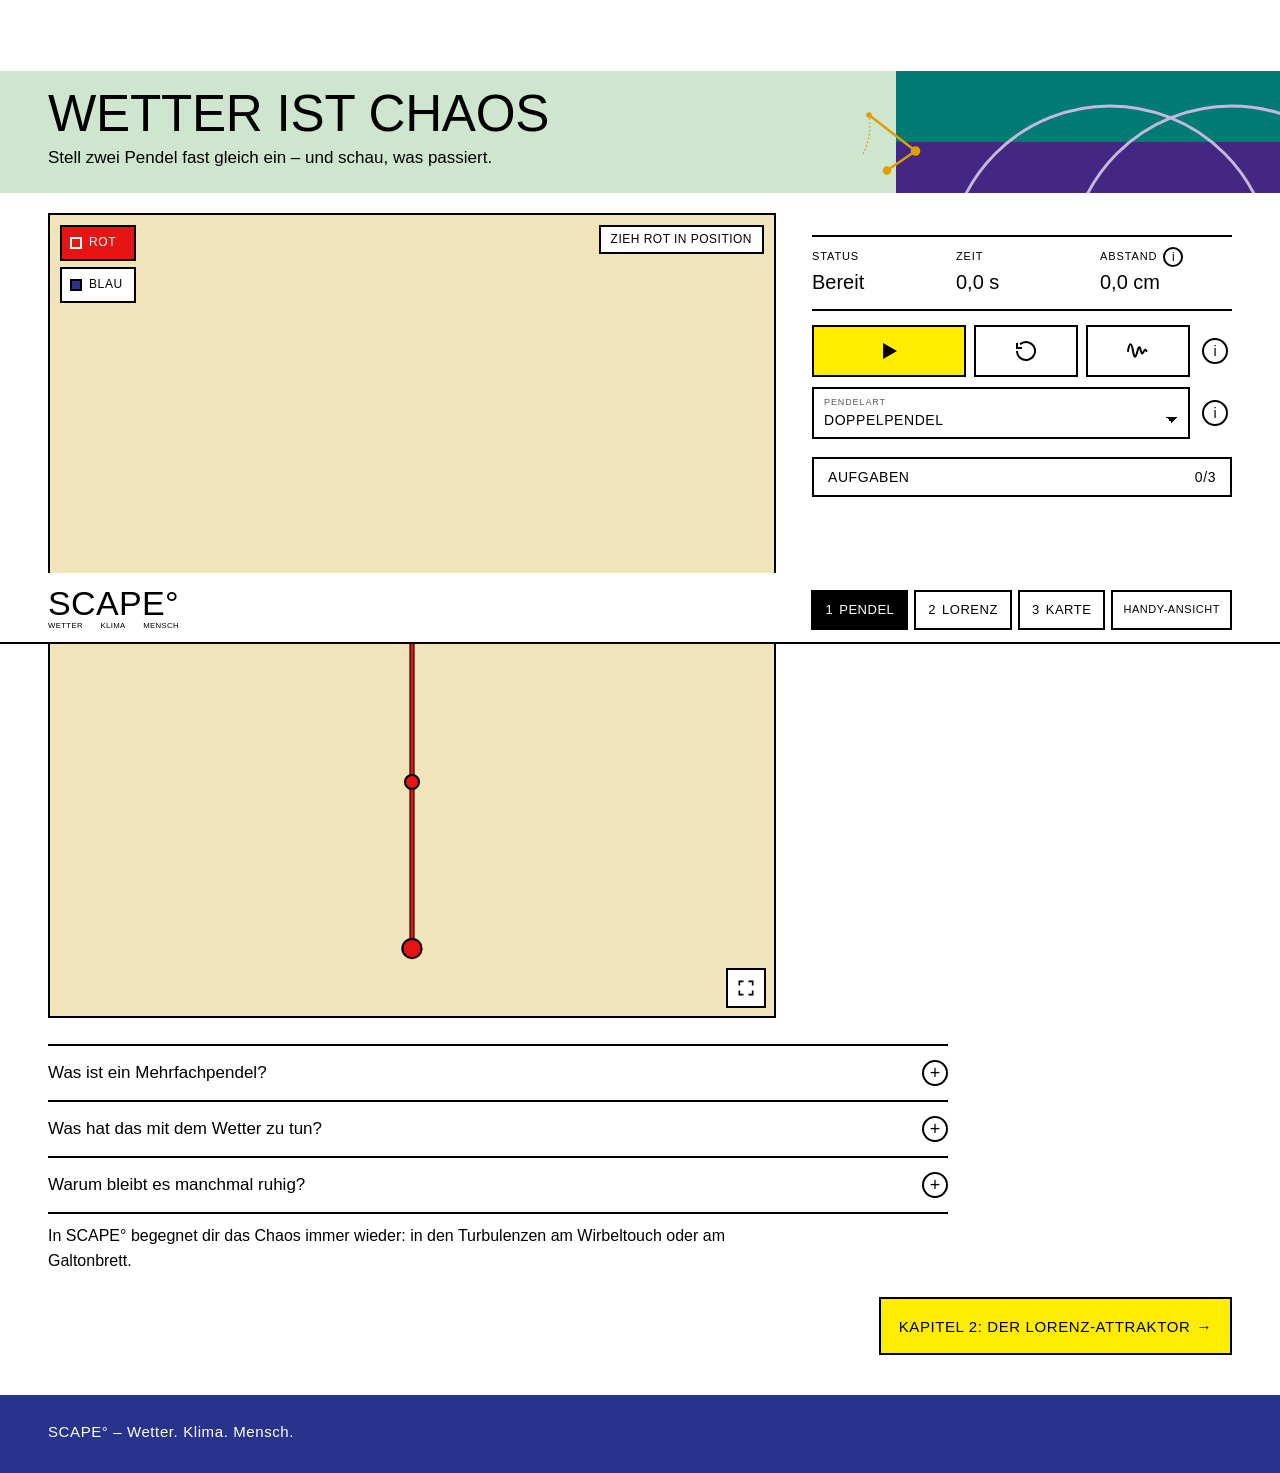
==== commit 2f77ed02: "Weather maps: A, B and difference at once, 2:1 area, station, slower; Ring chapter removed - Ring ch" ====
--- a/index.html
+++ b/index.html
@@ -19,8 +19,7 @@
     <nav class="nav" data-t-aria="chapters.aria">
       <a href="index.html" aria-current="page"><span class="num">1</span><span data-t="chapters.one"></span></a>
       <a href="lorenz.html"><span class="num">2</span><span data-t="chapters.two"></span></a>
-      <a href="lorenz96.html"><span class="num">3</span><span data-t="chapters.three"></span></a>
-      <a href="karte.html"><span class="num">4</span><span data-t="chapters.four"></span></a>
+      <a href="karte.html"><span class="num">3</span><span data-t="chapters.three"></span></a>
     </nav>
     <button type="button" class="view-toggle"></button>
   </div>
--- a/css/app.css
+++ b/css/app.css
@@ -147,7 +147,8 @@
 .select-field.narrow { flex: 0 0 auto; min-width: 7.5em; }
 .pick-ctl.row { flex-direction: row; flex-wrap: wrap; }
 /* the map needs room above it for the legend on a phone */
-:root[data-view="mobile"] #stage-frame.tall-mobile { aspect-ratio: 4 / 5; }
+:root[data-view="mobile"] #stage-frame.tall-mobile { aspect-ratio: 10 / 19; }
+#stage-frame.tall-mobile .hint-badge { top: auto; bottom: 30px; left: 50%; right: auto; transform: translateX(-50%); max-width: 80%; }
 .pick.view-pick { min-width: 0; padding: 4px 12px; }
 .pick.view-pick.active { --obj: var(--ink); }
 .next-part.split { justify-content: space-between; flex-wrap: wrap; gap: 10px; }
@@ -159,3 +160,12 @@
 }
 .map-legend .bar { width: 120px; height: 10px; border: 1px solid var(--line); }
 .map-legend .ends { display: flex; justify-content: space-between; width: 120px; }
+
+/* chapter 3: the weather station's recording under the difference chart */
+.chart-head { display: flex; justify-content: space-between; align-items: center; gap: 8px; font-size: 11px; font-weight: var(--fw-medium); letter-spacing: .06em; text-transform: var(--caps); margin-bottom: 4px; }
+.station-key { display: inline-flex; align-items: center; gap: 4px; }
+.station-key i { display: inline-block; width: 16px; height: 3px; margin-left: 6px; }
+.station-key .key-a { background: var(--ink); }
+.station-key .key-b { background: var(--accent); }
+.station-box canvas { height: 120px; }
+.station-box .station-empty { position: relative; margin-top: -76px; height: 72px; text-align: center; font-weight: var(--fw-regular); color: var(--ink-muted); pointer-events: none; }
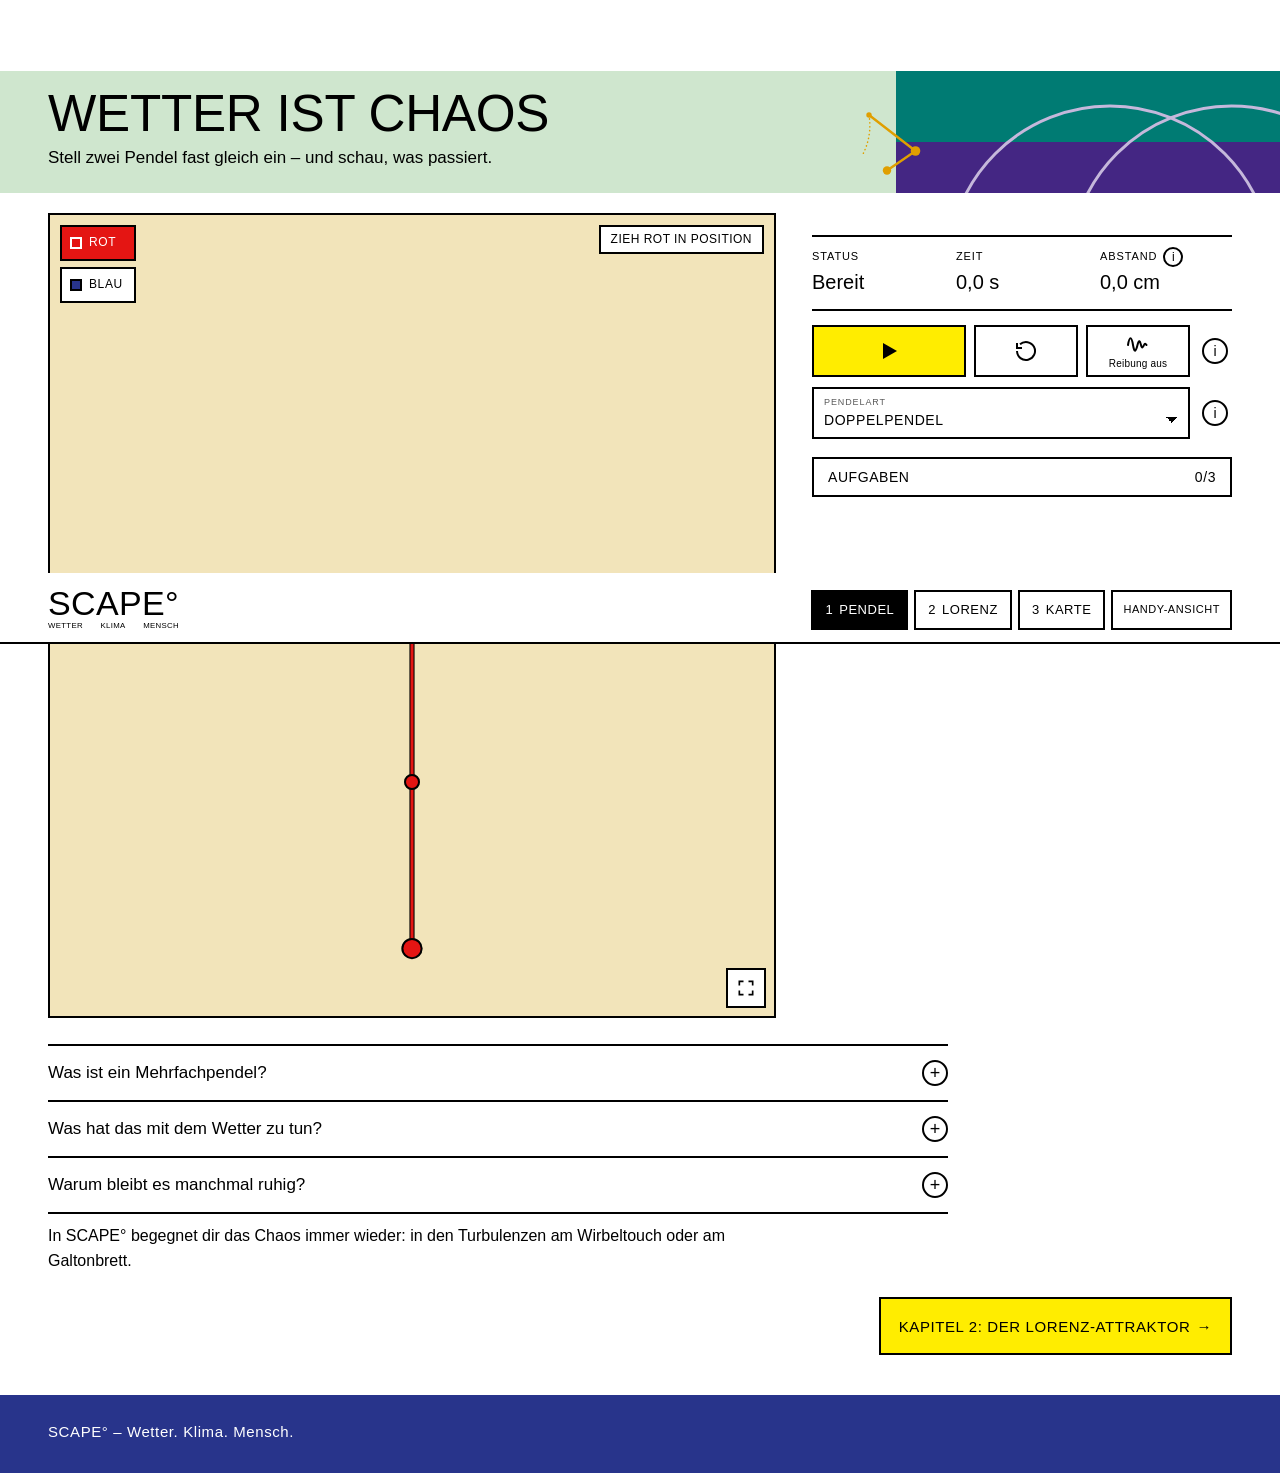
==== commit 2fdeb745: "Maps: draggable station, stretched diff scale, bars in title rows; Lorenz tempo; friction caption - " ====
--- a/index.html
+++ b/index.html
@@ -74,6 +74,7 @@
         </button>
         <button type="button" class="btn icon" id="sim-friction" aria-pressed="false" data-t-aria="primary.frictionAria">
           <svg viewBox="0 0 24 24" fill="none" stroke="currentColor" stroke-width="2" stroke-linecap="round" aria-hidden="true"><path d="M2 12c1.5-9 3.5-9 5 0s3 6 4.5 0 2.5-4 3.5 0 2 2.5 3 0 1.5-1 2.5 0"/></svg>
+          <span class="btn-sub" id="friction-label" aria-hidden="true" data-t="badge.frictionOff"></span>
         </button>
         <button type="button" class="info" aria-controls="controls-help" data-t-aria="controls.infoAria"></button>
       </div>
--- a/css/app.css
+++ b/css/app.css
@@ -168,4 +168,23 @@
 .station-key .key-a { background: var(--ink); }
 .station-key .key-b { background: var(--accent); }
 .station-box canvas { height: 120px; }
-.station-box .station-empty { position: relative; margin-top: -76px; height: 72px; text-align: center; font-weight: var(--fw-regular); color: var(--ink-muted); pointer-events: none; }
+.station-box .station-empty { position: relative; margin-top: -84px; height: 80px; display: flex; align-items: center; justify-content: center; text-align: center; font-weight: var(--fw-regular); color: var(--ink-muted); border: 1px dashed var(--rule-soft); pointer-events: none; }
+
+/* chapter 3: strength of the bubble in map B */
+.strength { margin: 0 0 10px; border: var(--line-width) solid var(--line); padding: 8px 10px 6px; background: var(--paper); }
+.strength-head { display: flex; justify-content: space-between; align-items: baseline; gap: 8px; }
+.strength-head label { font-size: 9px; letter-spacing: .1em; opacity: .65; text-transform: var(--caps); }
+.strength-head output { font-weight: var(--fw-medium); font-size: 15px; font-variant-numeric: tabular-nums; }
+.strength-row { display: flex; align-items: center; gap: 10px; margin-top: 4px; }
+.strength-row .slider { flex: 1; min-width: 0; }
+.strength-row input[type="range"] { display: block; width: 100%; height: 30px; margin: 0; accent-color: var(--active); }
+.sign-pick { display: flex; gap: 4px; }
+.sign-pick .pick { min-width: 0; min-height: 34px; padding: 4px 10px; }
+.sign-pick .sign-cold { --obj: var(--pendulum-b); }
+.strength-scale { display: flex; justify-content: space-between; font-size: 10px; opacity: .6; }
+
+.ctl-row .speed-field { flex: 0 0 auto; min-width: 7.2em; }
+.strength input[type="range"] { display: block; width: 100%; height: 30px; margin: 4px 0 0; accent-color: var(--active); }
+/* small caption under an icon button (friction on/off) */
+.ctl-row .btn.icon:has(.btn-sub) { flex-direction: column; gap: 2px; }
+.btn-sub { font-size: 10px; line-height: 1; letter-spacing: .02em; text-transform: none; white-space: nowrap; }
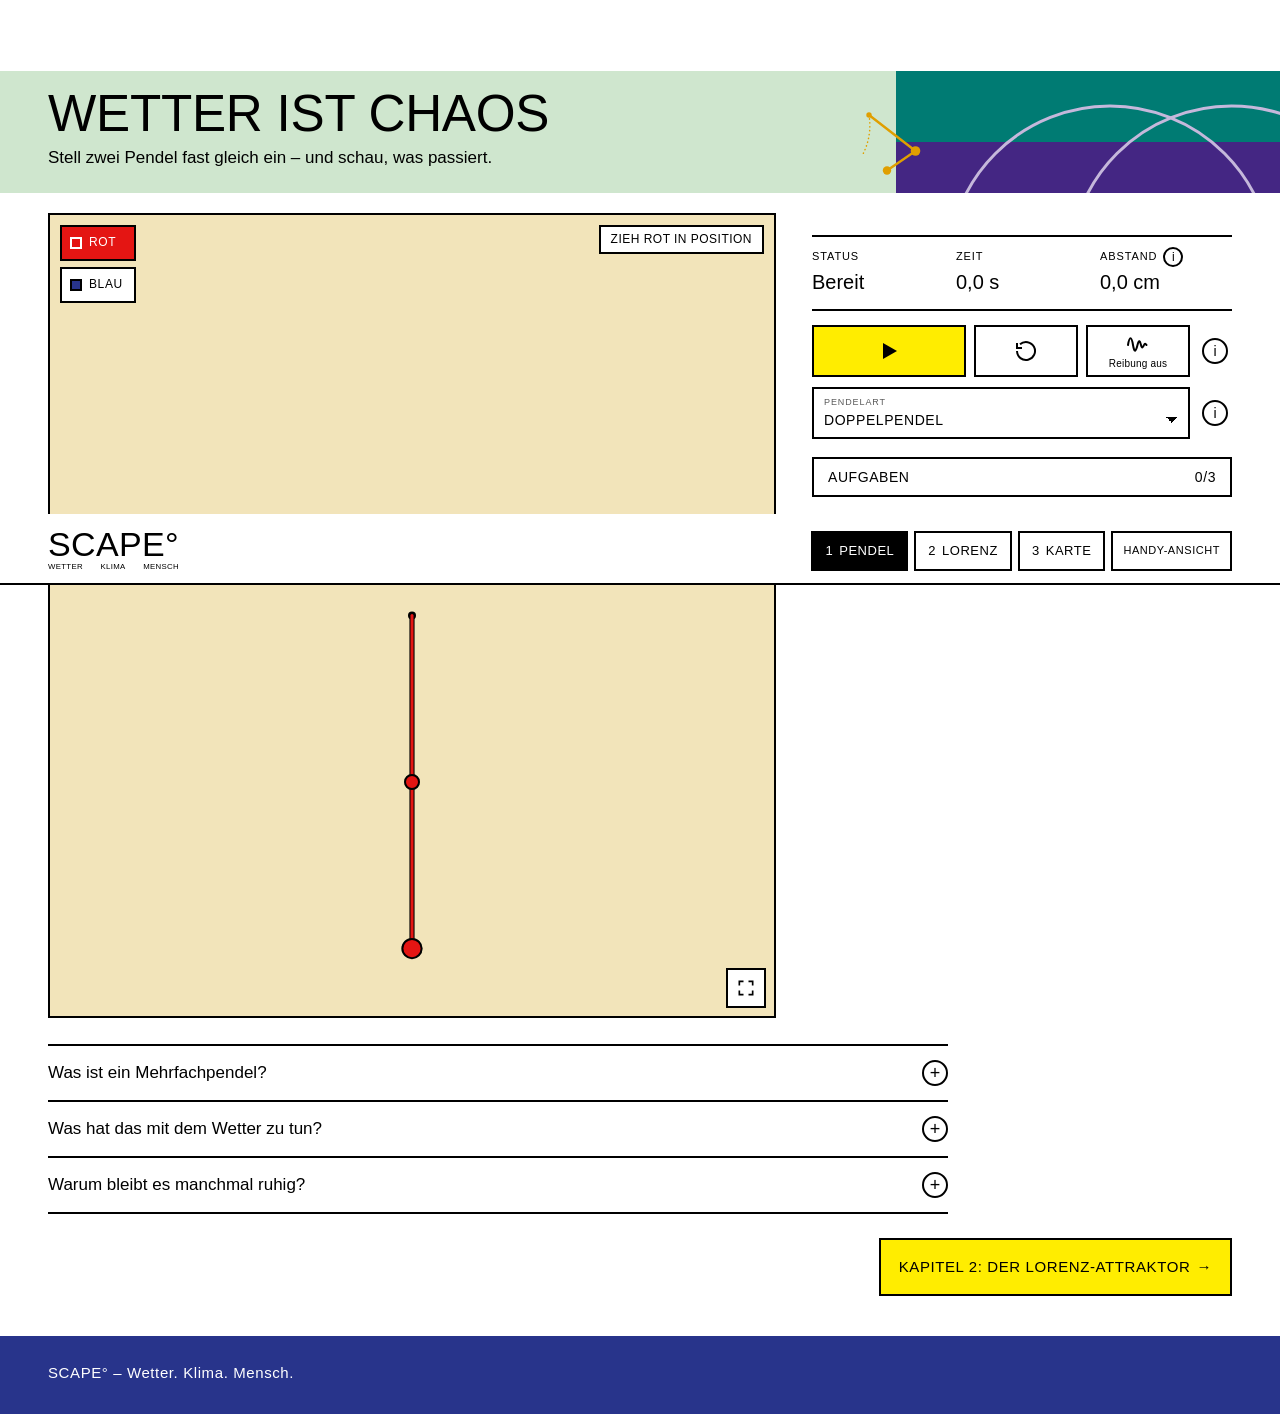
==== commit b5cf1a0d: "Compact poster on phones; drop the 'more chaos' line Co-Authored-By: Claude Opus 5.5 <noreply@anthro" ====
--- a/index.html
+++ b/index.html
@@ -121,7 +121,6 @@
     <details class="topic"><summary data-t="topics.energy.title"></summary><div class="topic-body" data-t-html="topics.energy.body"></div></details>
   </div>
 
-  <p class="text more-chaos" data-t-html="moreChaos"></p>
 
   <div class="next-part">
     <a class="btn big primary" href="lorenz.html"><span data-t="chapters.next"></span> <span aria-hidden="true">→</span></a>
--- a/css/kit.css
+++ b/css/kit.css
@@ -240,3 +240,10 @@
 .chip { display: inline-flex; align-items: center; gap: 6px; padding: 4px 10px; border: var(--line-width) solid var(--line); font-weight: var(--fw-medium); font-size: 12px; letter-spacing: .04em; text-transform: var(--caps); }
 .muted { color: var(--ink-muted); }
 .sr-only { position: absolute; width: 1px; height: 1px; overflow: hidden; clip: rect(0 0 0 0); white-space: nowrap; }
+/* phones: a compact poster (about half as tall), so the stage and its
+   start row show without scrolling */
+:root[data-view="mobile"] .poster, :root[data-view="mobile"] .poster.small { padding: 12px var(--gutter) 42px; }
+:root[data-view="mobile"] .poster .headline { font-size: 28px; margin-bottom: 6px; }
+:root[data-view="mobile"] .poster .lead { font-size: 14px; line-height: 1.35; }
+:root[data-view="mobile"] .poster .f2, :root[data-view="mobile"] .poster .f3 { height: 32px; }
+:root[data-view="mobile"] .poster .l2 { width: 44px; height: 44px; left: calc(58% - 22px); bottom: 10px; }
--- a/css/app.css
+++ b/css/app.css
@@ -115,7 +115,6 @@
 .quiz-item.done .quiz-feedback { background: var(--c-pale-green); padding: 8px 10px; }
 
 /* ---- the line about the other chaos exhibits, and the way on ---- */
-.more-chaos { margin: 22px 0 0; }
 .next-part .btn { text-decoration: none; }
 .next-part.back { justify-content: flex-start; }
 
@@ -167,8 +166,6 @@
 .station-key i { display: inline-block; width: 16px; height: 3px; margin-left: 6px; }
 .station-key .key-a { background: var(--ink); }
 .station-key .key-b { background: var(--accent); }
-.station-box canvas { height: 120px; }
-.station-box .station-empty { position: relative; margin-top: -84px; height: 80px; display: flex; align-items: center; justify-content: center; text-align: center; font-weight: var(--fw-regular); color: var(--ink-muted); border: 1px dashed var(--rule-soft); pointer-events: none; }
 
 /* chapter 3: strength of the bubble in map B */
 .strength { margin: 0 0 10px; border: var(--line-width) solid var(--line); padding: 8px 10px 6px; background: var(--paper); }
@@ -188,3 +185,13 @@
 /* small caption under an icon button (friction on/off) */
 .ctl-row .btn.icon:has(.btn-sub) { flex-direction: column; gap: 2px; }
 .btn-sub { font-size: 10px; line-height: 1; letter-spacing: .02em; text-transform: none; white-space: nowrap; }
+/* chapter 3: the stage takes the shape of its tiles -- a column of three
+   on phones, 2 × 2 on the desktop -- so no yellow is left over */
+#stage-frame.karte-frame { aspect-ratio: 10 / 16.6; }
+:root[data-view="desktop"] #stage-frame.karte-frame { aspect-ratio: 16 / 9; width: min(100%, calc((100svh - var(--head-h) - 40px) * 1.78)); margin: 0 auto; }
+.hover-tip { position: fixed; z-index: 2000; pointer-events: none; padding: 3px 7px; background: var(--ink); color: var(--paper); font-size: 12px; line-height: 1.3; white-space: nowrap; }
+#sim-new svg { width: 30px; height: 30px; }
+.tasks-drop { margin: -4px 0 12px; padding: 4px 12px 8px; border: var(--line-width) solid var(--line); border-top: 0; }
+.tasks-drop .quiz-intro { font-size: 14px; margin: 6px 0 4px; }
+.tasks-drop .quiz-q { font-size: 15px; }
+.tasks-open[aria-expanded="true"] { margin-bottom: 0; }
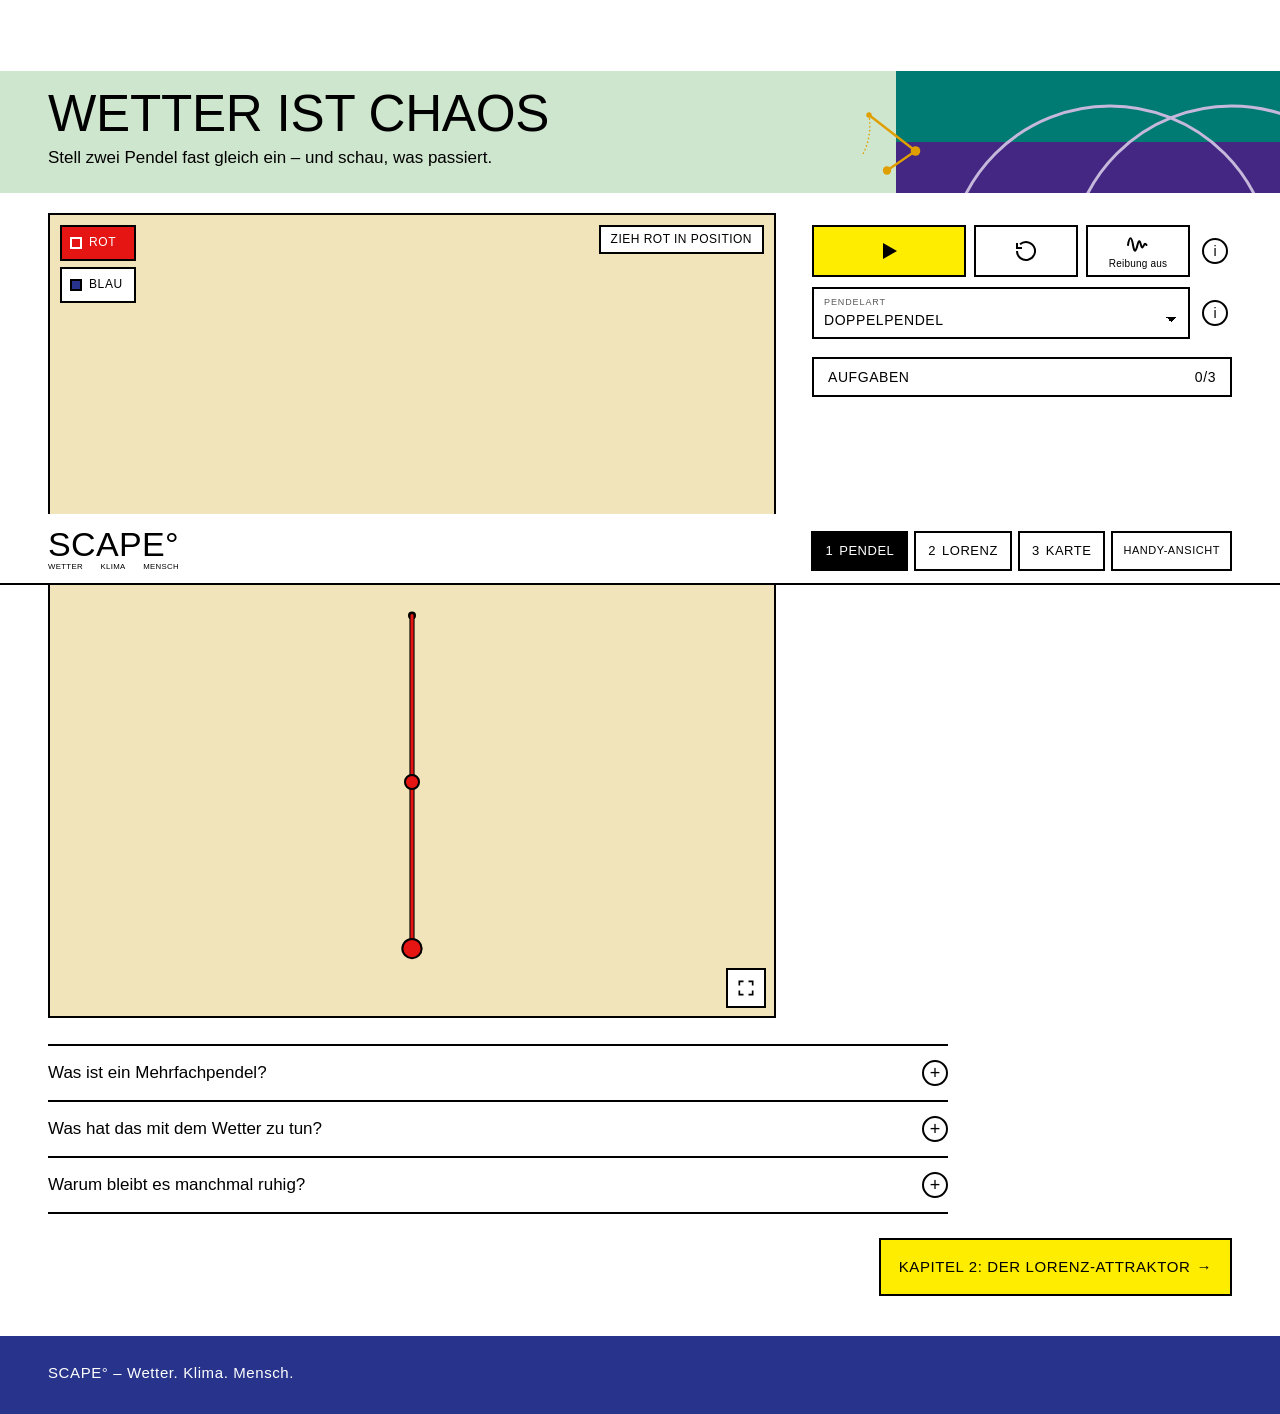
==== commit 12f64411: "Remove the status line in all three chapters Co-Authored-By: Claude Opus 5.5 <noreply@anthropic.com>" ====
--- a/index.html
+++ b/index.html
@@ -57,12 +57,6 @@
     </div>
 
     <div class="lab-post">
-      <div class="readout-grid" aria-live="polite">
-        <div><span data-t="readout.status"></span><b id="ro-status" data-t="readout.ready"></b></div>
-        <div><span data-t="readout.time"></span><b id="ro-zeit"></b></div>
-        <div><span class="ro-label"><span data-t="readout.distance"></span><button type="button" class="info" aria-controls="dist-help" data-t-aria="readout.distanceInfoAria"></button></span><b id="ro-dist"></b></div>
-      </div>
-      <div class="info-note" id="dist-help" hidden data-t-html="readout.distanceNote"></div>
 
       <!-- Icons only; the (i) at the end of the row names every button. -->
       <div class="ctl-row">
--- a/css/app.css
+++ b/css/app.css
@@ -187,7 +187,7 @@
 .btn-sub { font-size: 10px; line-height: 1; letter-spacing: .02em; text-transform: none; white-space: nowrap; }
 /* chapter 3: the stage takes the shape of its tiles -- a column of three
    on phones, 2 × 2 on the desktop -- so no yellow is left over */
-#stage-frame.karte-frame { aspect-ratio: 10 / 16.6; }
+#stage-frame.karte-frame { aspect-ratio: 10 / 17.4; }
 :root[data-view="desktop"] #stage-frame.karte-frame { aspect-ratio: 16 / 9; width: min(100%, calc((100svh - var(--head-h) - 40px) * 1.78)); margin: 0 auto; }
 .hover-tip { position: fixed; z-index: 2000; pointer-events: none; padding: 3px 7px; background: var(--ink); color: var(--paper); font-size: 12px; line-height: 1.3; white-space: nowrap; }
 #sim-new svg { width: 30px; height: 30px; }
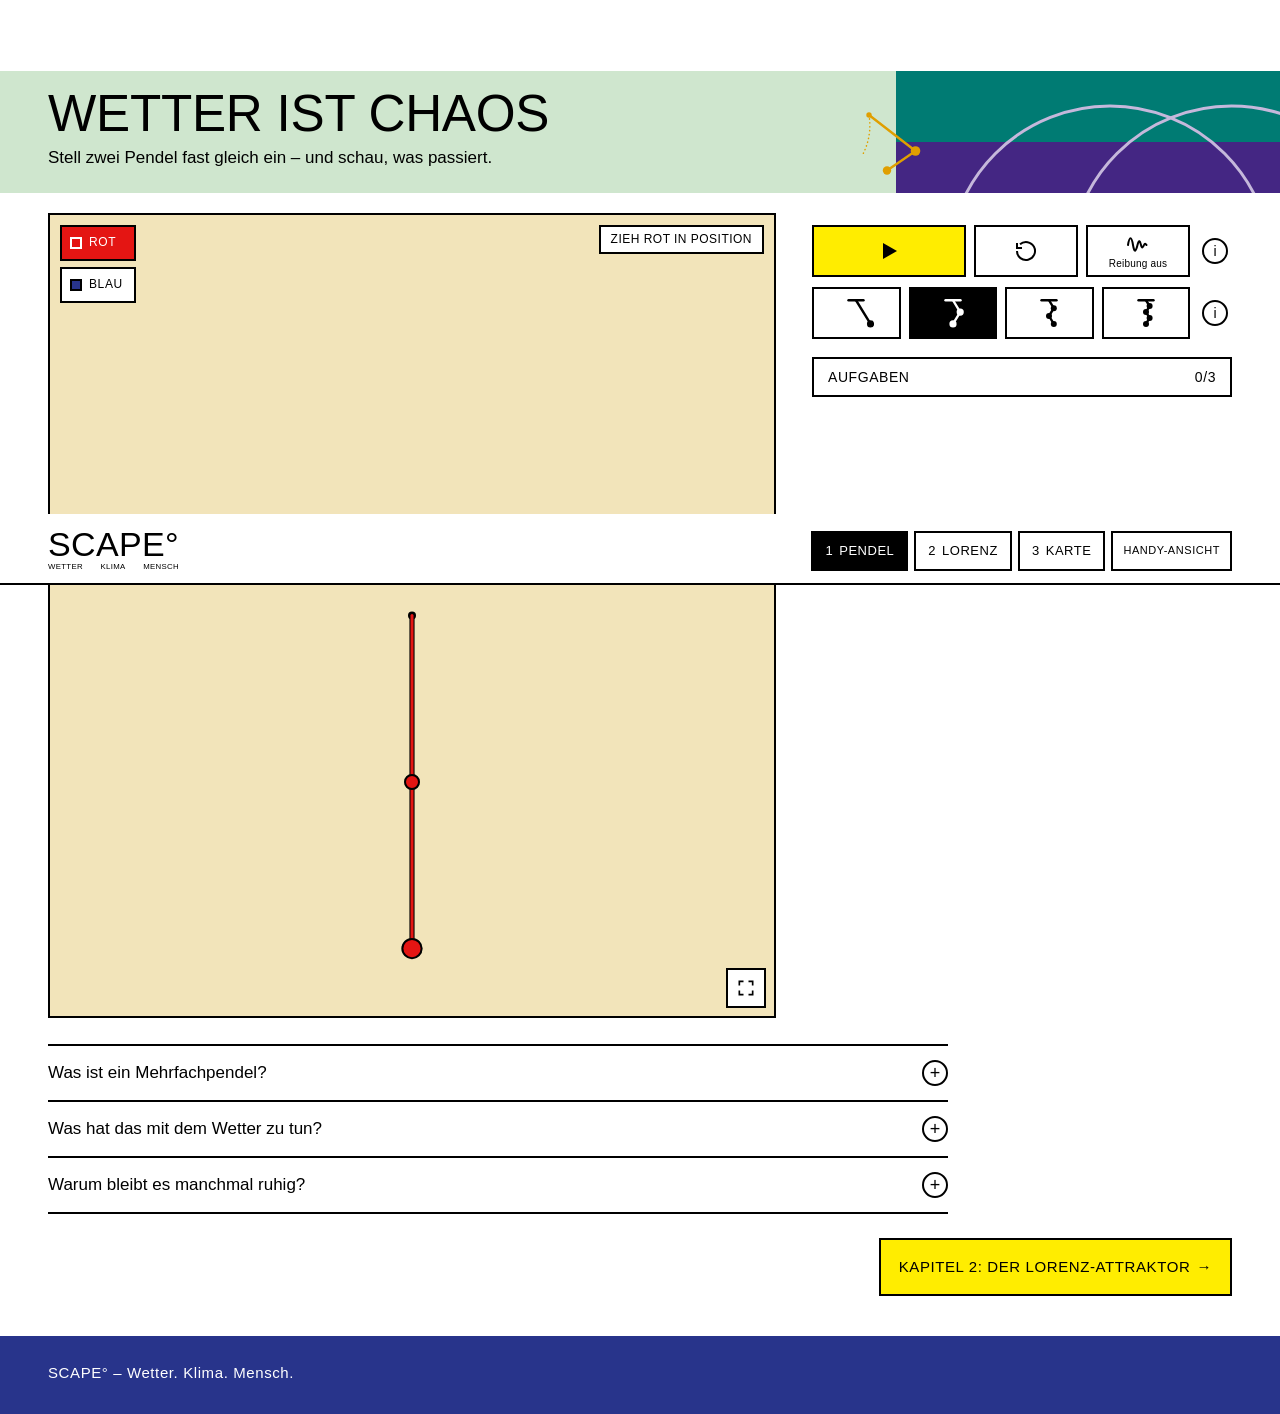
==== commit 8393defa: "Pendulum type as pictograms; Lorenz: explain the grey line; maps: up to five deviation spots Co-Auth" ====
--- a/index.html
+++ b/index.html
@@ -74,15 +74,15 @@
       </div>
 
       <div class="ctl-row">
-        <label class="select-field">
-          <span class="select-label" data-t="labels.type"></span>
-          <select id="mode-select">
-            <option value="1" data-t="labels.simple"></option>
-            <option value="2" data-t="labels.double" selected></option>
-            <option value="3" data-t="labels.triple"></option>
-            <option value="4" data-t="labels.quad"></option>
-          </select>
-        </label>
+        <div class="mode-picks" role="group" data-t-aria="labels.type">
+          <button type="button" class="btn icon mode-pick" data-n="1" aria-pressed="false" data-t-aria="labels.simple"><svg viewBox="0 0 24 24" fill="none" stroke="currentColor" stroke-width="1.6" stroke-linecap="round" stroke-linejoin="round" aria-hidden="true"><path d="M7 3.5h10"/><path d="M12 3.5 L21.7 19.3"/><circle cx="21.7" cy="19.3" r="2.4" fill="currentColor" stroke="none"/></svg></button>
+          <button type="button" class="btn icon mode-pick" data-n="2" aria-pressed="true" data-t-aria="labels.double"><svg viewBox="0 0 24 24" fill="none" stroke="currentColor" stroke-width="1.6" stroke-linecap="round" stroke-linejoin="round" aria-hidden="true"><path d="M7 3.5h10"/><path d="M12 3.5 L16.8 11.4 L12.0 19.3"/><circle cx="16.8" cy="11.4" r="2.4" fill="currentColor" stroke="none"/><circle cx="12.0" cy="19.3" r="2.4" fill="currentColor" stroke="none"/></svg></button>
+          <button type="button" class="btn icon mode-pick" data-n="3" aria-pressed="false" data-t-aria="labels.triple"><svg viewBox="0 0 24 24" fill="none" stroke="currentColor" stroke-width="1.6" stroke-linecap="round" stroke-linejoin="round" aria-hidden="true"><path d="M7 3.5h10"/><path d="M12 3.5 L15.2 8.8 L12.0 14.0 L15.2 19.3"/><circle cx="15.2" cy="8.8" r="2.0" fill="currentColor" stroke="none"/><circle cx="12.0" cy="14.0" r="2.0" fill="currentColor" stroke="none"/><circle cx="15.2" cy="19.3" r="2.0" fill="currentColor" stroke="none"/></svg></button>
+          <button type="button" class="btn icon mode-pick" data-n="4" aria-pressed="false" data-t-aria="labels.quad"><svg viewBox="0 0 24 24" fill="none" stroke="currentColor" stroke-width="1.6" stroke-linecap="round" stroke-linejoin="round" aria-hidden="true"><path d="M7 3.5h10"/><path d="M12 3.5 L14.4 7.4 L12.0 11.4 L14.4 15.3 L12.0 19.3"/><circle cx="14.4" cy="7.4" r="2.0" fill="currentColor" stroke="none"/><circle cx="12.0" cy="11.4" r="2.0" fill="currentColor" stroke="none"/><circle cx="14.4" cy="15.3" r="2.0" fill="currentColor" stroke="none"/><circle cx="12.0" cy="19.3" r="2.0" fill="currentColor" stroke="none"/></svg></button>
+        </div>
+        <select id="mode-select" hidden>
+          <option value="1"></option><option value="2" selected></option><option value="3"></option><option value="4"></option>
+        </select>
         <button type="button" class="info" aria-controls="type-help" data-t-aria="labels.typeInfoAria"></button>
       </div>
       <div class="info-note" id="controls-help" hidden data-t-html="controls.note"></div>
--- a/css/app.css
+++ b/css/app.css
@@ -195,3 +195,10 @@
 .tasks-drop .quiz-intro { font-size: 14px; margin: 6px 0 4px; }
 .tasks-drop .quiz-q { font-size: 15px; }
 .tasks-open[aria-expanded="true"] { margin-bottom: 0; }
+.mode-picks { flex: 1; display: flex; gap: 8px; }
+.mode-picks .btn.icon svg { width: 36px; height: 36px; }
+.mode-pick[aria-pressed="true"] { background: var(--ink); color: var(--paper); }
+.spots { display: flex; align-items: center; gap: 8px; margin-top: 10px; padding-top: 8px; border-top: 1px solid var(--rule-soft); font-size: 13px; }
+.spots #spot-count { flex: 1; }
+.spot-btn { width: 40px; min-height: 34px; padding: 0; justify-content: center; font-size: 20px; }
+.spot-btn:disabled { opacity: .35; cursor: default; }
